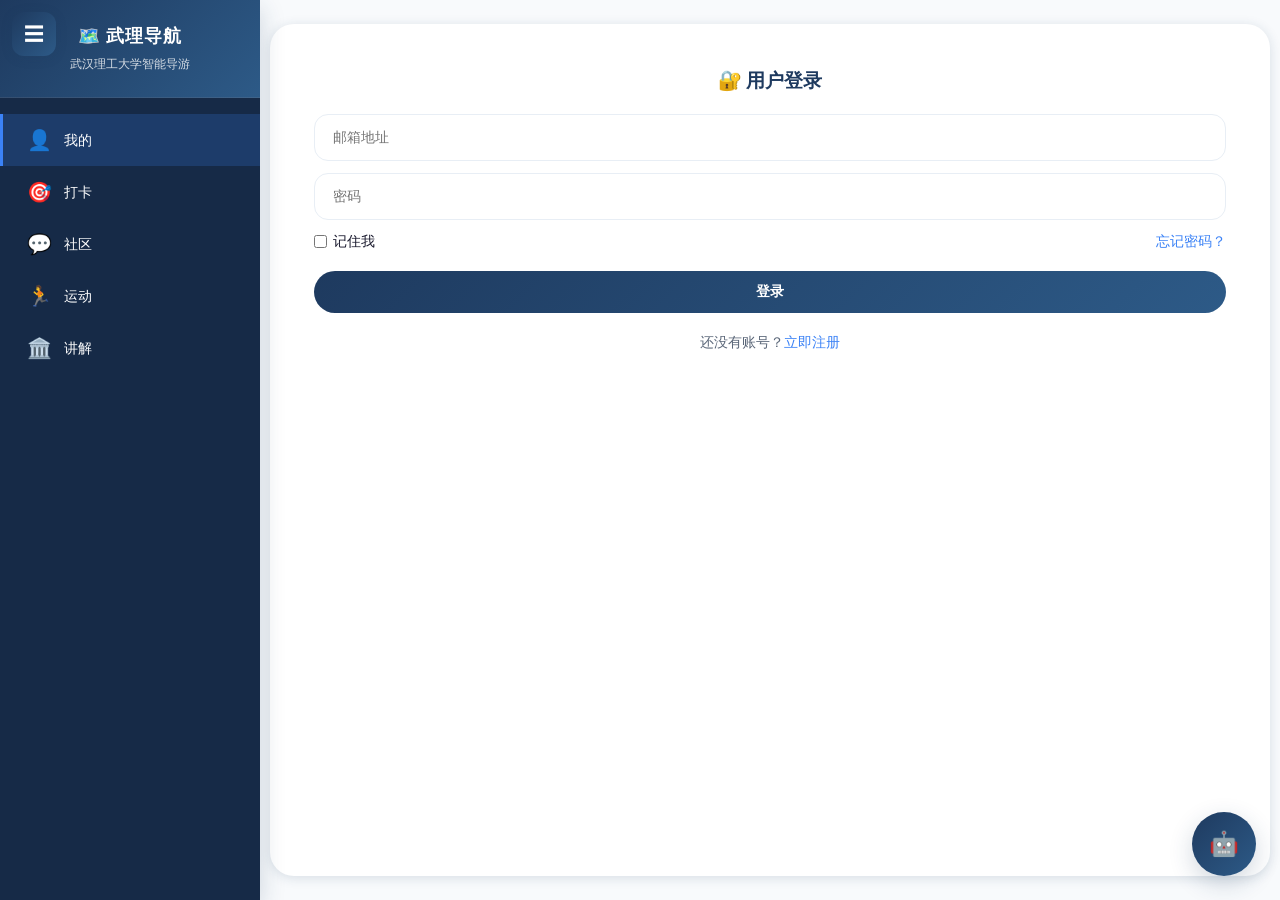
==== static/index.html @ e6157628 "\v1.2.0 - 2026-06-07 - 添加运动数据持久化功能"" ====
<!DOCTYPE html>
<html lang="zh-CN">
<head>
    <meta charset="UTF-8">
    <meta name="viewport" content="width=device-width, initial-scale=1.0">
    <title>武汉理工大学智能导游</title>
    <script type="text/javascript" src="https://webapi.amap.com/maps?v=1.4.15&key=e5342acb04e2c397533ff69ed0dc445f"></script>
    <!-- 加载外部样式 -->
    <link rel="stylesheet" href="/static/css/style.css">


</head>
<body>
    <button class="mobile-toggle" onclick="toggleSidebar()">☰</button>
    
    <div class="container-wrapper">
        <div class="sidebar" id="sidebar">
            <div class="sidebar-header">
                <h1>🗺️ 武理导航</h1>
                <div class="subtitle">武汉理工大学智能导游</div>
            </div>
            <div class="sidebar-nav">
                <div class="nav-item active" onclick="switchTab('profile')">
                    <span class="nav-item-icon">👤</span>
                    <span class="nav-item-text">我的</span>
                </div>
                <div class="nav-item" onclick="switchTab('checkin')">
                    <span class="nav-item-icon">🎯</span>
                    <span class="nav-item-text">打卡</span>
                </div>
                <div class="nav-item" onclick="switchTab('community')">
                    <span class="nav-item-icon">💬</span>
                    <span class="nav-item-text">社区</span>
                </div>
                <div class="nav-item" onclick="switchTab('fitness')">
                    <span class="nav-item-icon">🏃</span>
                    <span class="nav-item-text">运动</span>
                </div>
                <div class="nav-item" onclick="switchTab('guide')">
                    <span class="nav-item-icon">🏛️</span>
                    <span class="nav-item-text">讲解</span>
                </div>
            </div>
        </div>

        <div class="main-content" id="mainContent">
            <div class="content-container">
                <!-- 实时讲解页面 -->
                <div id="guide" class="tab-content">
                    <div class="location-indicator" id="guideLocation">
                        <span>📍</span>
                        <span>获取位置中...</span>
                    </div>

                    <div class="card" id="nearbyAlert" style="display: none; background: linear-gradient(135deg, #1e3a5f 0%, #3b82f6 100%); color: white;">
                        <h3 style="margin-bottom: 12px;">🎉 您已接近 <span id="nearbyPlaceName"></span></h3>
                        <p id="nearbyPlaceDesc" style="font-size: 0.9rem; margin-bottom: 14px; opacity: 0.95;"></p>
                        <div style="display: flex; gap: 12px;">
                            <button class="btn" style="background: white; color: #1e3a5f;" onclick="speakCurrentPlace()">🔊 收听介绍</button>
                            <button class="btn" style="background: rgba(255,255,255,0.2); color: white;" onclick="closeNearbyAlert()">稍后再说</button>
                        </div>
                    </div>

                    <div class="section-title">
                        <span>🏛️</span>
                        <span>校内景点</span>
                        <button class="btn btn-secondary btn-sm" style="margin-left: auto;" onclick="openGuideMap()">🗺️ 地图</button>
                    </div>

                    <div class="card">
                        <div class="card-header">
                            <span class="card-title">选择类别</span>
                        </div>
                        <div class="category-tabs" id="categoryTabs">
                            <button class="btn btn-primary btn-sm" onclick="currentCategory='all'; displayGuidePlaces();">全部</button>
                        </div>
                    </div>

                    <div id="placesList">
                        <div class="loading">
                            <div class="loading-spinner"></div>
                        </div>
                    </div>

                    <div class="modal-overlay" id="placeModal" style="display: none;">
                        <div class="modal-content">
                            <div class="modal-header" id="placeModalTitle">景点详情</div>
                            <div class="modal-body" id="placeModalBody">
                                <p id="placeDescription">景点介绍将显示在这里...</p>
                            </div>
                            <div class="modal-footer">
                                <button class="btn btn-secondary" onclick="closePlaceModal()">关闭</button>
                                <button class="btn btn-primary" onclick="speakIntroduction()">🔊 语音讲解</button>
                            </div>
                        </div>
                    </div>

                    <div class="modal-overlay" id="guideMapModal" style="display: none;">
                        <div class="modal-content" style="max-width: 640px;">
                            <div class="modal-header">📍 校园地图（500米范围）</div>
                            <div style="height: 380px; border-radius: 16px; overflow: hidden; margin-bottom: 16px;">
                                <div id="guideMapContainer" style="width: 100%; height: 100%;"></div>
                            </div>
                            <div style="display: flex; justify-content: space-between; align-items: center;">
                                <span id="guideMapInfo" style="font-size: 0.875rem; color: var(--light-text);">加载中...</span>
                                <button class="btn btn-secondary" onclick="closeGuideMap()">关闭</button>
                            </div>
                        </div>
                    </div>
                </div>

                <!-- 运动健康页面 -->
                <div id="fitness" class="tab-content">
                    <div class="workout-card" id="workoutCard">
                        <div class="workout-status" id="workoutStatus">🏃 准备开始运动</div>
                        <div class="workout-stats">
                            <div class="workout-stat">
                                <div class="workout-stat-value" id="workoutDistance">0</div>
                                <div class="workout-stat-label">距离(m)</div>
                            </div>
                            <div class="workout-stat">
                                <div class="workout-stat-value" id="workoutDuration">0</div>
                                <div class="workout-stat-label">时间(s)</div>
                            </div>
                            <div class="workout-stat">
                                <div class="workout-stat-value" id="workoutCalories">0</div>
                                <div class="workout-stat-label">卡路里</div>
                            </div>
                        </div>
                        <button class="btn btn-secondary btn-block" id="workoutButton" onclick="toggleWorkout()">开始运动</button>
                    </div>

                    <div class="section-title">
                        <span>📊</span>
                        <span>运动统计</span>
                    </div>
                    
                    <div class="stats-grid">
                        <div class="stat-item">
                            <div class="stat-value" id="statDistance">0</div>
                            <div class="stat-label">本周距离(m)</div>
                        </div>
                        <div class="stat-item">
                            <div class="stat-value" id="statCalories">0</div>
                            <div class="stat-label">本周卡路里</div>
                        </div>
                        <div class="stat-item">
                            <div class="stat-value" id="statWorkouts">0</div>
                            <div class="stat-label">本周次数</div>
                        </div>
                        <div class="stat-item">
                            <div class="stat-value" id="statTotal">0</div>
                            <div class="stat-label">累计距离(m)</div>
                        </div>
                    </div>

                    <div class="section-title">
                        <span>📝</span>
                        <span>运动历史</span>
                    </div>
                    <div id="workoutHistory">
                        <div class="empty-state">
                            <div class="empty-icon">🏃</div>
                            <p>暂无运动记录</p>
                        </div>
                    </div>
                </div>

                <!-- 打卡页面 -->
                <div id="checkin" class="tab-content">
                    <div class="location-indicator" id="checkinLocation">
                        <span>📍</span>
                        <span>获取位置中...</span>
                    </div>

                    <button class="checkin-button" id="checkinButton" onclick="checkin()">
                        🎯 点击打卡
                    </button>

                    <div id="currentActivityBanner" class="current-activity-banner" style="display: none;">
                        <div class="activity-badge">🔥 当前可参与</div>
                        <div class="activity-info">
                            <span class="activity-icon" id="currentActivityIcon"></span>
                            <span class="activity-name" id="currentActivityName"></span>
                        </div>
                        <div class="activity-time" id="currentActivityTime"></div>
                    </div>

                    <div class="section-title">
                        <span>🎯</span>
                        <span>打卡活动</span>
                    </div>
                    <div class="activities-grid" id="activitiesGrid">
                    </div>

                    <div class="achievements-header">
                        <div class="achievements-stats">
                            <div class="achievements-stat">
                                <div class="achievements-stat-value" id="achievementsUnlocked">0</div>
                                <div class="achievements-stat-label">已解锁</div>
                            </div>
                            <div class="achievements-stat">
                                <div class="achievements-stat-value" id="achievementsTotal">12</div>
                                <div class="achievements-stat-label">总成就</div>
                            </div>
                            <div class="achievements-stat">
                                <div class="achievements-stat-value" id="achievementsPercent">0%</div>
                                <div class="achievements-stat-label">完成率</div>
                            </div>
                        </div>
                        <div class="achievements-filter">
                            <button class="filter-btn active" onclick="filterAchievements('all')">全部</button>
                            <button class="filter-btn" onclick="filterAchievements('unlocked')">已解锁</button>
                            <button class="filter-btn" onclick="filterAchievements('locked')">未解锁</button>
                            <button class="filter-btn" onclick="filterAchievements('hidden')">隐藏</button>
                        </div>
                    </div>

                    <div class="achievements-grid" id="achievementsGrid">
                    </div>

                    <div class="section-title">
                        <span>📊</span>
                        <span>打卡统计</span>
                    </div>
                    <div class="stats-grid">
                        <div class="stat-item">
                            <div class="stat-value" id="checkinTotal">0</div>
                            <div class="stat-label">总打卡次数</div>
                        </div>
                        <div class="stat-item">
                            <div class="stat-value" id="checkinStreak">0</div>
                            <div class="stat-label">连续打卡天数</div>
                        </div>
                    </div>

                    <div class="section-title">
                        <span>📝</span>
                        <span>打卡历史</span>
                    </div>
                    <div id="checkinHistory">
                        <div class="empty-state">
                            <div class="empty-icon">📝</div>
                            <p>暂无打卡记录</p>
                        </div>
                    </div>
                </div>

                <!-- 社区页面 -->
                <div id="community" class="tab-content">
                    <div class="card">
                        <div class="post-upload-section">
                            <textarea class="input-field" id="postContent" rows="4" placeholder="分享你的校园生活..."></textarea>
                        </div>
                        
                        <div class="location-picker" id="postLocationPicker">
                            <button class="location-btn" onclick="getPostLocation()">📍</button>
                            <div class="location-info" id="postLocationInfo">
                                <div class="location-empty">点击获取当前位置</div>
                            </div>
                        </div>
                        
                        <input type="hidden" id="postLocationName">
                        <input type="hidden" id="postCampus">
                        
                        <div class="image-upload-container" id="imageUploadContainer" onclick="triggerImageUpload()">
                            <input type="file" id="imageUploadInput" accept="image/*" multiple style="display: none;" onchange="handleImageUpload(event)">
                            <div class="image-upload-btn" id="imageUploadBtn">
                                <span class="image-upload-btn-icon">📷</span>
                                <span class="image-upload-btn-text">添加图片（最多9张）</span>
                            </div>
                            <div class="uploaded-images-grid" id="uploadedImagesGrid"></div>
                        </div>
                        
                        <button class="btn btn-primary btn-block" onclick="createPost()">发布动态</button>
                    </div>

                    <div id="communityFeed">
                        <div class="loading">
                            <div class="loading-spinner"></div>
                        </div>
                    </div>
                </div>
                
                <!-- 图片预览弹窗 -->
                <div class="image-preview-overlay" id="imagePreviewOverlay" onclick="closeImagePreview()">
                    <div class="image-preview-container" onclick="event.stopPropagation()">
                        <button class="image-preview-close" onclick="closeImagePreview()">×</button>
                        <button class="image-preview-nav prev" onclick="prevImagePreview()">‹</button>
                        <img id="previewImage">
                        <button class="image-preview-nav next" onclick="nextImagePreview()">›</button>
                        <div class="image-preview-counter" id="imagePreviewCounter">1/1</div>
                    </div>
                </div>

                <!-- 个人中心页面 -->
                <div id="profile" class="tab-content active">
                    <div class="login-form" id="loginForm">
                        <h3 class="modal-header">🔐 用户登录</h3>
                        <input type="email" class="input-field" id="loginEmail" placeholder="邮箱地址">
                        <input type="password" class="input-field" id="loginPassword" placeholder="密码">
                        <div class="login-options">
                            <label class="checkbox-label">
                                <input type="checkbox" id="rememberMe">
                                <span>记住我</span>
                            </label>
                            <a href="#" onclick="showForgotPassword()" class="forgot-link">忘记密码？</a>
                        </div>
                        <button class="btn btn-primary btn-block" onclick="login()">登录</button>
                        <div class="login-link">
                            还没有账号？<a href="#" onclick="showRegister()">立即注册</a>
                        </div>
                    </div>

                    <div class="login-form" id="registerForm" style="display: none;">
                        <h3 class="modal-header">📝 用户注册</h3>
                        <div class="form-group">
                            <input type="text" class="input-field" id="regNickname" placeholder="昵称（2-20个字符，中英文、数字、下划线）">
                            <span class="validation-message" id="nicknameValidation"></span>
                        </div>
                        <div class="form-group">
                            <input type="email" class="input-field" id="regEmail" placeholder="邮箱地址">
                            <span class="validation-message" id="emailValidation"></span>
                        </div>
                        <div class="form-group">
                            <input type="password" class="input-field" id="regPassword" placeholder="密码（8-20位，包含大小写字母、数字、特殊符号至少两种）">
                            <span class="validation-message" id="passwordValidation"></span>
                        </div>
                        <div class="form-group">
                            <input type="password" class="input-field" id="regConfirmPassword" placeholder="确认密码">
                            <span class="validation-message" id="confirmPasswordValidation"></span>
                        </div>
                        <button class="btn btn-primary btn-block" onclick="register()">注册</button>
                        <div class="login-link">
                            已有账号？<a href="#" onclick="showLogin()">立即登录</a>
                        </div>
                    </div>

                    <div class="login-form" id="forgotPasswordForm" style="display: none;">
                        <h3 class="modal-header">🔑 忘记密码</h3>
                        <input type="email" class="input-field" id="forgotEmail" placeholder="请输入注册时的邮箱">
                        <button class="btn btn-primary btn-block" onclick="forgotPassword()">发送重置链接</button>
                        <div class="login-link">
                            返回 <a href="#" onclick="showLogin()">登录</a>
                        </div>
                    </div>

                    <div id="profileContent" style="display: none;">
                        <div class="profile-info">
                            <div class="profile-avatar-container">
                                <div class="profile-avatar" id="profileAvatar">👤</div>
                                <button class="avatar-edit-btn" onclick="showAvatarPicker()">📷</button>
                            </div>
                            <div class="profile-name" id="profileName">用户名</div>
                            <div class="profile-status" id="profileStatus"></div>
                            <div class="profile-email" id="profileEmail">email@example.com</div>
                            <div class="profile-bio" id="profileBio"></div>
                        </div>

                        <div class="profile-stats">
                            <div class="profile-stat">
                                <div class="profile-stat-value" id="profileCheckins">0</div>
                                <div class="profile-stat-label">打卡次数</div>
                            </div>
                            <div class="profile-stat">
                                <div class="profile-stat-value" id="profileWorkouts">0</div>
                                <div class="profile-stat-label">运动次数</div>
                            </div>
                            <div class="profile-stat">
                                <div class="profile-stat-value" id="profilePosts">0</div>
                                <div class="profile-stat-label">发布动态</div>
                            </div>
                        </div>

                        <div class="list-group">
                            <div class="list-item" onclick="showEditProfile()">
                                <div class="list-icon" style="background: var(--bg-gradient);">👤</div>
                                <div class="list-content">
                                    <div class="list-title">编辑资料</div>
                                    <div class="list-subtitle">修改个人信息</div>
                                </div>
                                <span>→</span>
                            </div>
                            <div class="list-item" onclick="switchTab('checkin')">
                                <div class="list-icon" style="background: var(--warning-color);">🎯</div>
                                <div class="list-content">
                                    <div class="list-title">打卡记录</div>
                                    <div class="list-subtitle">查看我的打卡</div>
                                </div>
                                <span>→</span>
                            </div>
                            <div class="list-item" onclick="switchTab('fitness')">
                                <div class="list-icon" style="background: var(--success-color);">🏃</div>
                                <div class="list-content">
                                    <div class="list-title">运动记录</div>
                                    <div class="list-subtitle">查看我的运动</div>
                                </div>
                                <span>→</span>
                            </div>
                            <div class="list-item" onclick="switchTab('community')">
                                <div class="list-icon" style="background: var(--secondary-color);">📱</div>
                                <div class="list-content">
                                    <div class="list-title">我的动态</div>
                                    <div class="list-subtitle">查看我的发布</div>
                                </div>
                                <span>→</span>
                            </div>
                        </div>

                        <button class="logout-btn" onclick="logout()">退出登录</button>
                    </div>

                    <!-- 编辑资料模态框 -->
                    <div id="editProfileModal" class="modal-overlay" style="display: none;">
                        <div class="modal-content">
                            <div class="modal-header">
                                <h3>编辑资料</h3>
                                <button class="modal-close" onclick="closeEditProfile()">✕</button>
                            </div>
                            <div class="modal-body">
                                <div class="form-group">
                                    <label>个性签名</label>
                                    <textarea class="input-field" id="editBio" rows="3" placeholder="说说你的故事..."></textarea>
                                    <span class="validation-message"></span>
                                </div>
                                <div class="form-group">
                                    <label>当前状态</label>
                                    <div class="status-picker" id="statusPicker">
                                        <button class="status-btn" onclick="selectStatus('😊')">😊</button>
                                        <button class="status-btn" onclick="selectStatus('🤔')">🤔</button>
                                        <button class="status-btn" onclick="selectStatus('😎')">😎</button>
                                        <button class="status-btn" onclick="selectStatus('💪')">💪</button>
                                        <button class="status-btn" onclick="selectStatus('📚')">📚</button>
                                        <button class="status-btn" onclick="selectStatus('🎯')">🎯</button>
                                        <button class="status-btn" onclick="selectStatus('🏃')">🏃</button>
                                        <button class="status-btn" onclick="selectStatus('☕')">☕</button>
                                        <button class="status-btn" onclick="selectStatus('🎵')">🎵</button>
                                        <button class="status-btn" onclick="selectStatus('🎨')">🎨</button>
                                        <button class="status-btn" onclick="selectStatus('🎮')">🎮</button>
                                        <button class="status-btn" onclick="selectStatus('💤')">💤</button>
                                    </div>
                                    <div class="status-preview" id="statusPreview"></div>
                                </div>
                            </div>
                            <div class="modal-footer">
                                <button class="btn btn-secondary" onclick="closeEditProfile()">取消</button>
                                <button class="btn btn-primary" onclick="saveProfile()">保存</button>
                            </div>
                        </div>
                    </div>

                    <!-- 头像选择器模态框 -->
                    <div id="avatarPickerModal" class="modal-overlay" style="display: none;">
                        <div class="modal-content">
                            <div class="modal-header">
                                <h3>选择头像</h3>
                                <button class="modal-close" onclick="closeAvatarPicker()">✕</button>
                            </div>
                            <div class="modal-body">
                                <div style="margin-bottom: 20px;">
                                    <label class="btn btn-secondary btn-block" style="cursor: pointer;">
                                        📤 从本地上传照片
                                        <input type="file" accept="image/*" id="avatarFileInput" onchange="handleAvatarUpload(event)" style="display: none;">
                                    </label>
                                </div>
                                <div class="avatar-grid" id="avatarGrid">
                                    <button class="avatar-option" onclick="selectAvatar('👤')">👤</button>
                                    <button class="avatar-option" onclick="selectAvatar('👩')">👩</button>
                                    <button class="avatar-option" onclick="selectAvatar('👨')">👨</button>
                                    <button class="avatar-option" onclick="selectAvatar('🧑')">🧑</button>
                                    <button class="avatar-option" onclick="selectAvatar('👧')">👧</button>
                                    <button class="avatar-option" onclick="selectAvatar('👦')">👦</button>
                                    <button class="avatar-option" onclick="selectAvatar('👩‍💼')">👩‍💼</button>
                                    <button class="avatar-option" onclick="selectAvatar('👨‍💼')">👨‍💼</button>
                                    <button class="avatar-option" onclick="selectAvatar('🎓')">🎓</button>
                                    <button class="avatar-option" onclick="selectAvatar('📚')">📚</button>
                                    <button class="avatar-option" onclick="selectAvatar('💡')">💡</button>
                                    <button class="avatar-option" onclick="selectAvatar('⭐')">⭐</button>
                                    <button class="avatar-option" onclick="selectAvatar('🔥')">🔥</button>
                                    <button class="avatar-option" onclick="selectAvatar('💎')">💎</button>
                                    <button class="avatar-option" onclick="selectAvatar('🌈')">🌈</button>
                                    <button class="avatar-option" onclick="selectAvatar('🦋')">🦋</button>
                                </div>
                                <div id="uploadedAvatarPreview" style="display: none; margin-top: 20px; text-align: center;">
                                    <img id="previewImage" style="max-width: 150px; max-height: 150px; border-radius: 50%;">
                                    <p style="margin-top: 10px; color: #666;">预览</p>
                                </div>
                            </div>
                            <div class="modal-footer">
                                <button class="btn btn-secondary" onclick="closeAvatarPicker()">取消</button>
                                <button class="btn btn-primary" onclick="saveAvatar()">保存</button>
                            </div>
                        </div>
                    </div>
                </div>
            </div>
        </div>
    </div>

    <!-- 悬浮聊天按钮和面板 -->
    <button class="floating-chat-btn" id="floatingChatBtn" onclick="toggleChatPanel()">🤖</button>
    
    <div class="floating-chat-panel" id="floatingChatPanel">
        <div class="floating-chat-header">
            <h3>🗺️ 智能导航助手</h3>
            <button class="close-chat-btn" onclick="toggleChatPanel()">×</button>
        </div>
        <div class="chat-container" id="chatContainer">
            <div class="message bot">
                <div class="avatar bot">🤖</div>
                <div class="message-content">您好！我是武汉理工大学智能导游，请问您想去哪里？</div>
            </div>
        </div>
        <div class="chat-input-container">
            <button class="btn btn-secondary btn-sm" onclick="getCurrentLocation()">📍</button>
            <input type="text" class="input-field" id="navInput" placeholder="输入目的地，如：南湖图书馆" onkeydown="handleNavKeydown(event)">
            <button class="btn btn-primary btn-sm" onclick="sendNavMessage()">发送</button>
        </div>
    </div>

    <!-- 地图弹窗 -->
    <div class="map-container-wrapper" id="mapWrapper">
        <div class="map-content">
            <div class="map-header">
                <h3>🗺️ 导航地图</h3>
                <button class="close-btn" onclick="closeMap()">×</button>
            </div>
            
            <div class="map-container" id="map"></div>
            <div class="nav-action">
                <button id="openGaodeBtn" class="gaode-btn" onclick="openGaodeNavigation()">
                    🗺️ 在高德地图中导航
                </button>
            </div>
        </div>
    </div>

    <!-- 加载外部脚本 -->
    <script src="/static/js/app.js"></script>
</body>
</html>
---- static/css/style.css ----
:root {
            --primary-dark: #1e3a5f;
            --primary-color: #2d5a87;
            --primary-light: #3b82f6;
            --secondary-color: #5a9bd4;
            --accent-color: #7ab8e3;
            --success-color: #22c55e;
            --warning-color: #f59e0b;
            --danger-color: #ef4444;
            --bg-dark: #0f2540;
            --bg-gradient: linear-gradient(135deg, #1e3a5f 0%, #2d5a87 100%);
            --bg-sidebar: #162a47;
            --text-color: #1a1a2e;
            --light-text: #5a6678;
            --border-color: #e8eef5;
            --shadow: 0 2px 12px rgba(30, 58, 95, 0.15);
            --shadow-lg: 0 8px 24px rgba(30, 58, 95, 0.2);
        }

        * {
            margin: 0;
            padding: 0;
            box-sizing: border-box;
        }

        body {
            font-family: 'Noto Serif SC', Georgia, 'Times New Roman', serif;
            background: #f8fafc;
            min-height: 100vh;
            color: var(--text-color);
            overflow-x: hidden;
        }

        .container-wrapper {
            display: flex;
            min-height: 100vh;
        }

        .sidebar {
            width: 260px;
            background: var(--bg-sidebar);
            color: #fff;
            position: fixed;
            left: 0;
            top: 0;
            bottom: 0;
            z-index: 900;
            transform: translateX(-100%);
            transition: transform 0.3s ease;
            overflow-y: auto;
            box-shadow: var(--shadow-lg);
        }

        .sidebar.show {
            transform: translateX(0);
        }

        .sidebar-header {
            padding: 24px;
            background: var(--bg-gradient);
            text-align: center;
            border-bottom: 1px solid rgba(255,255,255,0.1);
        }

        .sidebar-header h1 {
            font-size: 1.1rem;
            font-weight: 600;
            margin-bottom: 8px;
            letter-spacing: 1px;
        }

        .sidebar-header .subtitle {
            font-size: 0.75rem;
            opacity: 0.8;
        }

        .sidebar-nav {
            padding: 16px 0;
        }

        .nav-item {
            display: flex;
            align-items: center;
            gap: 12px;
            padding: 14px 24px;
            cursor: pointer;
            transition: all 0.2s;
            border-left: 3px solid transparent;
        }

        .nav-item:hover {
            background: rgba(255,255,255,0.1);
        }

        .nav-item.active {
            background: rgba(59, 130, 246, 0.2);
            border-left-color: var(--primary-light);
        }

        .nav-item-icon {
            font-size: 1.25rem;
        }

        .nav-item-text {
            font-size: 0.9rem;
            font-weight: 500;
        }

        .main-content {
            flex: 1;
            min-height: 100vh;
            transition: margin-left 0.3s ease;
            margin-left: 0;
        }

        .main-content.shifted {
            margin-left: 260px;
        }

        @media (min-width: 768px) {
            .sidebar {
                transform: translateX(0);
            }
            
            .main-content {
                margin-left: 260px;
            }

            .mobile-toggle {
                display: none;
            }
        }

        .mobile-toggle {
            position: fixed;
            left: 12px;
            top: 12px;
            width: 44px;
            height: 44px;
            background: var(--bg-gradient);
            color: #fff;
            border: none;
            border-radius: 12px;
            cursor: pointer;
            font-size: 1.25rem;
            display: flex;
            align-items: center;
            justify-content: center;
            z-index: 1000;
            box-shadow: var(--shadow);
        }

        .content-container {
            max-width: 900px;
            margin: 0 auto;
            background: #fff;
            min-height: 100vh;
            box-shadow: var(--shadow);
        }

        @media (min-width: 1024px) {
            .content-container {
                max-width: 1000px;
                border-radius: 24px;
                margin: 24px auto;
                min-height: calc(100vh - 48px);
            }
        }

        .tab-content {
            display: none;
            padding: 20px;
            min-height: calc(100vh - 60px);
        }

        .tab-content.active {
            display: block;
        }

        .section-title {
            font-size: 1.15rem;
            font-weight: 600;
            margin-bottom: 20px;
            color: var(--primary-dark);
            display: flex;
            align-items: center;
            gap: 10px;
            padding-bottom: 12px;
            border-bottom: 2px solid var(--border-color);
        }

        .card {
            background: #fff;
            border-radius: 16px;
            padding: 20px;
            margin-bottom: 20px;
            box-shadow: var(--shadow);
            border: 1px solid var(--border-color);
        }

        .card-header {
            display: flex;
            justify-content: space-between;
            align-items: center;
            margin-bottom: 15px;
        }

        .card-title {
            font-weight: 600;
            color: var(--text-color);
            font-size: 1rem;
        }

        .card-subtitle {
            font-size: 0.875rem;
            color: var(--light-text);
        }

        .btn {
            padding: 12px 24px;
            border: none;
            border-radius: 28px;
            cursor: pointer;
            font-size: 0.875rem;
            font-weight: 600;
            transition: all 0.3s;
            display: inline-flex;
            align-items: center;
            gap: 8px;
            font-family: inherit;
        }

        .btn-primary {
            background: var(--bg-gradient);
            color: #fff;
        }

        .btn-secondary {
            background: #f1f5f9;
            color: var(--text-color);
        }

        .btn-success {
            background: var(--success-color);
            color: #fff;
        }

        .btn-warning {
            background: var(--warning-color);
            color: #fff;
        }

        .btn-danger {
            background: var(--danger-color);
            color: #fff;
        }

        .btn-sm {
            padding: 8px 16px;
            font-size: 0.75rem;
        }

        .btn-block {
            width: 100%;
            justify-content: center;
        }

        .btn:hover {
            opacity: 0.92;
            transform: translateY(-1px);
            box-shadow: var(--shadow);
        }

        .input-field {
            width: 100%;
            padding: 14px 18px;
            border: 1px solid var(--border-color);
            border-radius: 14px;
            font-size: 0.9rem;
            outline: none;
            transition: all 0.3s;
            font-family: inherit;
        }

        .input-field:focus {
            border-color: var(--primary-light);
            box-shadow: 0 0 0 3px rgba(59, 130, 246, 0.1);
        }

        .input-row {
            display: flex;
            gap: 12px;
            margin-bottom: 20px;
        }

        .input-row .input-field {
            flex: 1;
        }

        .floating-chat-btn {
            position: fixed;
            right: 24px;
            bottom: 24px;
            width: 64px;
            height: 64px;
            background: var(--bg-gradient);
            color: #fff;
            border: none;
            border-radius: 50%;
            cursor: pointer;
            font-size: 1.5rem;
            display: flex;
            align-items: center;
            justify-content: center;
            box-shadow: var(--shadow-lg);
            z-index: 800;
            transition: all 0.3s;
            user-select: none;
        }

        .floating-chat-btn:hover {
            transform: scale(1.1);
        }

        .floating-chat-btn.dragging {
            cursor: grabbing;
            transform: scale(1.15);
            box-shadow: 0 12px 32px rgba(30, 58, 95, 0.3);
        }

        .floating-chat-panel {
            position: fixed;
            right: 24px;
            bottom: 100px;
            width: 360px;
            max-width: calc(100vw - 48px);
            background: #fff;
            border-radius: 20px;
            box-shadow: var(--shadow-lg);
            z-index: 799;
            transform: translateY(100%);
            opacity: 0;
            transition: all 0.3s;
            display: none;
            flex-direction: column;
            max-height: 70vh;
        }

        .floating-chat-panel.show {
            display: flex;
            transform: translateY(0);
            opacity: 1;
        }

        .floating-chat-header {
            padding: 16px 20px;
            background: var(--bg-gradient);
            color: #fff;
            border-radius: 20px 20px 0 0;
            display: flex;
            justify-content: space-between;
            align-items: center;
        }

        .floating-chat-header h3 {
            font-size: 0.95rem;
            font-weight: 600;
        }

        .close-chat-btn {
            background: rgba(255,255,255,0.2);
            border: none;
            color: #fff;
            width: 32px;
            height: 32px;
            border-radius: 50%;
            cursor: pointer;
            font-size: 1.1rem;
            display: flex;
            align-items: center;
            justify-content: center;
        }

        .chat-container {
            flex: 1;
            overflow-y: auto;
            padding: 16px;
            max-height: 400px;
        }

        .message {
            margin-bottom: 16px;
            display: flex;
            gap: 12px;
        }

        .message.user {
            justify-content: flex-end;
        }

        .message.bot {
            justify-content: flex-start;
        }

        .avatar {
            width: 40px;
            height: 40px;
            border-radius: 50%;
            flex-shrink: 0;
            display: flex;
            align-items: center;
            justify-content: center;
            font-weight: bold;
        }

        .avatar.user {
            background: var(--bg-gradient);
            color: #fff;
        }

        .avatar.bot {
            background: linear-gradient(135deg, var(--secondary-color) 0%, var(--accent-color) 100%);
            color: #fff;
        }

        .message-content {
            max-width: 75%;
            padding: 12px 16px;
            border-radius: 22px;
            font-size: 0.875rem;
            line-height: 1.6;
        }

        .message.user .message-content {
            background: var(--bg-gradient);
            color: #fff;
            border-radius: 22px 6px 22px 22px;
        }

        .message.bot .message-content {
            background: #f1f5f9;
            color: var(--text-color);
            border-radius: 6px 22px 22px 22px;
        }

        .chat-input-container {
            padding: 16px;
            border-top: 1px solid var(--border-color);
            display: flex;
            gap: 10px;
        }

        .chat-input-container .input-field {
            flex: 1;
            padding: 12px 16px;
        }

        .stats-grid {
            display: grid;
            grid-template-columns: repeat(2, 1fr);
            gap: 14px;
        }

        .stat-item {
            background: var(--bg-gradient);
            color: #fff;
            padding: 20px;
            border-radius: 16px;
            text-align: center;
        }

        .stat-value {
            font-size: 1.75rem;
            font-weight: 700;
        }

        .stat-label {
            font-size: 0.75rem;
            opacity: 0.9;
            margin-top: 6px;
        }

        .progress-bar {
            height: 10px;
            background: #f1f5f9;
            border-radius: 5px;
            overflow: hidden;
            margin: 12px 0;
        }

        .progress-fill {
            height: 100%;
            background: var(--bg-gradient);
            border-radius: 5px;
            transition: width 0.3s;
        }

        .list-group {
            list-style: none;
        }

        .list-item {
            padding: 16px;
            border-bottom: 1px solid var(--border-color);
            display: flex;
            align-items: center;
            gap: 14px;
            cursor: pointer;
            transition: background 0.2s;
        }

        .list-item:hover {
            background: #f8fafc;
        }

        .list-item:last-child {
            border-bottom: none;
        }

        .list-icon {
            width: 48px;
            height: 48px;
            border-radius: 14px;
            display: flex;
            align-items: center;
            justify-content: center;
            font-size: 1.4rem;
        }

        .list-content {
            flex: 1;
        }

        .list-title {
            font-weight: 600;
            font-size: 0.95rem;
        }

        .list-subtitle {
            font-size: 0.8rem;
            color: var(--light-text);
            margin-top: 4px;
        }

        .badge {
            padding: 5px 12px;
            border-radius: 22px;
            font-size: 0.7rem;
            font-weight: 600;
        }

        .badge-success {
            background: rgba(34, 197, 94, 0.1);
            color: var(--success-color);
        }

        .badge-warning {
            background: rgba(245, 158, 11, 0.1);
            color: var(--warning-color);
        }

        .badge-danger {
            background: rgba(239, 68, 68, 0.1);
            color: var(--danger-color);
        }

        .map-container-wrapper {
            position: fixed;
            top: 0;
            left: 0;
            right: 0;
            bottom: 0;
            background: rgba(0,0,0,0.5);
            z-index: 1000;
            display: none;
            align-items: center;
            justify-content: center;
            padding: 20px;
        }

        .map-container-wrapper.show {
            display: flex;
        }

        .map-content {
            background: #fff;
            width: 1000%;
            max-width: 520px;
            border-radius: 24px;
            overflow: hidden;
            max-height: 85vh;
            display: flex;
            flex-direction: column;
        }

        @media (min-width: 768px) {
            .map-content {
                max-width: 640px;
            }
        }

        .map-header {
            padding: 20px;
            background: var(--bg-gradient);
            color: #fff;
            display: flex;
            justify-content: space-between;
            align-items: center;
        }

        .map-header h3 {
            font-size: 1.05rem;
            font-weight: 600;
        }

        .close-btn {
            background: rgba(255,255,255,0.2);
            border: none;
            color: #fff;
            width: 36px;
            height: 36px;
            border-radius: 50%;
            cursor: pointer;
            font-size: 1.3rem;
            display: flex;
            align-items: center;
            justify-content: center;
        }

        .nav-action {
            padding: 16px 20px;
            background: #f8fafc;
            border-top: 1px solid #e2e8f0;
        }

        .gaode-btn {
            width: 100%;
            padding: 14px 24px;
            border: none;
            border-radius: 12px;
            cursor: pointer;
            font-size: 16px;
            font-weight: 600;
            background: linear-gradient(135deg, #11998e, #38ef7d);
            color: white;
            transition: all 0.3s ease;
            display: flex;
            align-items: center;
            justify-content: center;
            gap: 8px;
        }

        .gaode-btn:hover {
            transform: translateY(-2px);
            box-shadow: 0 6px 20px rgba(17, 153, 142, 0.4);
        }

        .map-container {
            width: 100%;
            height: 340px;
            background: #f8fafc;
        }

        .nav-info {
            padding: 14px 20px;
            background: #f8fafc;
            display: flex;
            justify-content: space-between;
            font-size: 0.875rem;
            color: var(--light-text);
        }

        .nav-steps {
            padding: 14px 20px;
            overflow-y: auto;
            max-height: 240px;
        }

        .nav-step {
            display: flex;
            gap: 14px;
            padding: 12px 0;
            border-bottom: 1px solid var(--border-color);
        }

        .step-number {
            width: 28px;
            height: 28px;
            background: var(--bg-gradient);
            color: #fff;
            border-radius: 50%;
            display: flex;
            align-items: center;
            justify-content: center;
            font-size: 0.8rem;
            flex-shrink: 0;
        }

        .step-content {
            flex: 1;
            font-size: 0.85rem;
            color: var(--text-color);
        }

        .step-distance {
            font-size: 0.75rem;
            color: var(--light-text);
            margin-top: 4px;
        }

        .loading {
            display: flex;
            align-items: center;
            justify-content: center;
            padding: 48px;
        }

        .loading-spinner {
            width: 40px;
            height: 40px;
            border: 4px solid #e8eef5;
            border-top-color: var(--primary-light);
            border-radius: 50%;
            animation: spin 1s linear infinite;
        }

        @keyframes spin {
            to { transform: rotate(360deg); }
        }

        .empty-state {
            text-align: center;
            padding: 50px 20px;
            color: var(--light-text);
        }

        .empty-icon {
            font-size: 3.5rem;
            margin-bottom: 20px;
        }

        .checkin-history-card {
            display: flex;
            align-items: center;
            gap: 12px;
            padding: 16px;
            background: var(--card-bg);
            border-radius: 12px;
            margin-bottom: 10px;
            box-shadow: 0 2px 8px rgba(0,0,0,0.06);
        }

        .checkin-history-icon {
            width: 40px;
            height: 40px;
            border-radius: 50%;
            background: linear-gradient(135deg, #10b981 0%, #059669 100%);
            display: flex;
            align-items: center;
            justify-content: center;
            font-size: 16px;
            flex-shrink: 0;
        }

        .checkin-history-content {
            flex: 1;
            min-width: 0;
        }

        .checkin-history-place {
            font-weight: 600;
            color: var(--text-color);
            margin-bottom: 4px;
        }

        .checkin-history-time {
            font-size: 0.85rem;
            color: var(--light-text);
        }

        .modal-overlay {
            position: fixed;
            top: 0;
            left: 0;
            right: 0;
            bottom: 0;
            background: rgba(0,0,0,0.5);
            z-index: 1000;
            display: none;
            align-items: center;
            justify-content: center;
            padding: 20px;
        }

        .modal-overlay.show {
            display: flex;
        }

        .modal-content {
            background: #fff;
            width: 100%;
            max-width: 420px;
            border-radius: 24px;
            padding: 24px;
        }

        .modal-header {
            font-weight: 600;
            font-size: 1.2rem;
            margin-bottom: 20px;
            text-align: center;
            color: var(--primary-dark);
        }

        .modal-body {
            margin-bottom: 20px;
        }

        .modal-footer {
            display: flex;
            gap: 12px;
        }

        .modal-footer .btn {
            flex: 1;
        }

        .achievements-grid {
            display: grid;
            grid-template-columns: repeat(2, 1fr);
            gap: 14px;
        }

        .achievement-card {
            background: linear-gradient(145deg, #1a1a2e 0%, #16213e 100%);
            border-radius: 8px;
            padding: 16px;
            display: flex;
            align-items: center;
            gap: 16px;
            transition: all 0.3s;
            border: 1px solid #0f3460;
            position: relative;
            overflow: hidden;
        }

        .achievement-card::before {
            content: '';
            position: absolute;
            top: 0;
            left: 0;
            right: 0;
            height: 3px;
            background: linear-gradient(90deg, #4a4a6a, #6a6a8a);
        }

        .achievement-card.earned::before {
            background: linear-gradient(90deg, #ffd700, #ffaa00);
        }

        .achievement-card.rare::before {
            background: linear-gradient(90deg, #4fc3f7, #29b6f6);
        }

        .achievement-card.epic::before {
            background: linear-gradient(90deg, #ab47bc, #8e24aa);
        }

        .achievement-card.legendary::before {
            background: linear-gradient(90deg, #ffd700, #ff8c00, #ff5722);
        }

        .achievement-card.locked {
            opacity: 0.6;
            filter: grayscale(50%);
        }

        .achievement-card.hidden {
            background: linear-gradient(145deg, #0d0d1a 0%, #0a0a15 100%);
            border: 1px solid #1a1a3a;
        }

        .achievement-icon-wrapper {
            width: 64px;
            height: 64px;
            background: linear-gradient(145deg, #2a2a4a, #1a1a3a);
            border-radius: 8px;
            display: flex;
            align-items: center;
            justify-content: center;
            flex-shrink: 0;
            border: 2px solid #3a3a5a;
        }

        .achievement-card.earned .achievement-icon-wrapper {
            background: linear-gradient(145deg, #3a4a6a, #2a3a5a);
            border: 2px solid #4a5a7a;
            box-shadow: 0 0 15px rgba(74, 90, 122, 0.3);
        }

        .achievement-icon {
            font-size: 2rem;
        }

        .achievement-card.locked .achievement-icon {
            opacity: 0.4;
        }

        .achievement-card.hidden .achievement-icon {
            opacity: 0.2;
        }

        .achievement-info {
            flex: 1;
            min-width: 0;
        }

        .achievement-header {
            display: flex;
            align-items: center;
            gap: 8px;
            margin-bottom: 6px;
        }

        .achievement-name {
            font-size: 0.95rem;
            font-weight: 600;
            color: #e0e0e0;
        }

        .achievement-card.earned .achievement-name {
            color: #ffd700;
        }

        .achievement-rarity {
            font-size: 0.7rem;
            padding: 2px 8px;
            border-radius: 4px;
            font-weight: 500;
        }

        .achievement-rarity.common {
            background: #4a4a6a;
            color: #b0b0b0;
        }

        .achievement-rarity.rare {
            background: #29b6f6;
            color: #fff;
        }

        .achievement-rarity.epic {
            background: #8e24aa;
            color: #fff;
        }

        .achievement-rarity.legendary {
            background: linear-gradient(90deg, #ffd700, #ff8c00);
            color: #1a1a2e;
        }

        .achievement-desc {
            font-size: 0.8rem;
            color: #8a8aaa;
            margin-bottom: 8px;
        }

        .achievement-card.hidden .achievement-desc {
            color: #4a4a6a;
        }

        .achievement-progress {
            display: flex;
            align-items: center;
            gap: 8px;
        }

        .achievement-progress-bar {
            height: 6px;
            background: #2a2a4a;
            border-radius: 3px;
            flex: 1;
            overflow: hidden;
        }

        .achievement-progress-fill {
            height: 100%;
            background: linear-gradient(90deg, #4fc3f7, #29b6f6);
            border-radius: 3px;
            transition: width 0.3s;
        }

        .achievement-card.earned .achievement-progress-fill {
            background: linear-gradient(90deg, #ffd700, #ffaa00);
        }

        .achievement-progress-text {
            font-size: 0.75rem;
            color: #6a6a8a;
            white-space: nowrap;
        }

        .achievement-unlock-time {
            font-size: 0.7rem;
            color: #5a5a7a;
            margin-top: 4px;
        }

        .achievement-card.earned .achievement-unlock-time {
            color: #8a8aaa;
        }

        .achievements-grid {
            display: grid;
            grid-template-columns: repeat(auto-fill, minmax(320px, 1fr));
            gap: 12px;
            padding: 16px;
        }

        .achievements-header {
            display: flex;
            justify-content: space-between;
            align-items: center;
            padding: 16px;
            background: linear-gradient(145deg, #1a1a2e 0%, #16213e 100%);
            border-radius: 8px;
            margin-bottom: 16px;
            border: 1px solid #0f3460;
        }

        .achievements-stats {
            display: flex;
            gap: 24px;
        }

        .achievements-stat {
            text-align: center;
        }

        .achievements-stat-value {
            font-size: 1.5rem;
            font-weight: 700;
            color: #ffd700;
        }

        .achievements-stat-label {
            font-size: 0.8rem;
            color: #8a8aaa;
        }

        .achievements-filter {
            display: flex;
            gap: 8px;
        }

        .filter-btn {
            padding: 8px 16px;
            border-radius: 6px;
            background: #2a2a4a;
            color: #8a8aaa;
            border: 1px solid #3a3a5a;
            cursor: pointer;
            transition: all 0.2s;
            font-size: 0.85rem;
        }

        .filter-btn:hover {
            background: #3a3a5a;
            color: #b0b0b0;
        }

        .filter-btn.active {
            background: linear-gradient(145deg, #3a4a6a, #2a3a5a);
            color: #ffd700;
            border: 1px solid #4a5a7a;
        }

        .current-activity-banner {
            background: linear-gradient(135deg, #ff6b6b 0%, #ee5a24 100%);
            color: white;
            padding: 16px 20px;
            border-radius: 12px;
            margin: 16px;
            display: flex;
            align-items: center;
            justify-content: space-between;
            box-shadow: 0 4px 15px rgba(238, 90, 36, 0.3);
        }

        .activity-badge {
            background: rgba(255, 255, 255, 0.2);
            padding: 6px 12px;
            border-radius: 20px;
            font-size: 0.85rem;
            font-weight: 600;
        }

        .activity-info {
            display: flex;
            align-items: center;
            gap: 8px;
        }

        .activity-icon {
            font-size: 1.5rem;
        }

        .activity-name {
            font-weight: 600;
            font-size: 1.1rem;
        }

        .activity-time {
            font-size: 0.9rem;
            opacity: 0.9;
        }

        .activities-grid {
            display: grid;
            grid-template-columns: repeat(auto-fill, minmax(280px, 1fr));
            gap: 16px;
            padding: 16px;
        }

        .activity-card {
            background: linear-gradient(145deg, #1e3a5f 0%, #162a47 100%);
            border-radius: 12px;
            padding: 20px;
            border: 1px solid #0f3460;
            position: relative;
            overflow: hidden;
            transition: all 0.3s;
        }

        .activity-card:hover {
            transform: translateY(-2px);
            box-shadow: 0 8px 25px rgba(30, 58, 95, 0.3);
        }

        .activity-card.active {
            border-color: #ff6b6b;
            background: linear-gradient(145deg, #2d1f3d 0%, #1a1a2e 100%);
        }

        .activity-card.active::before {
            content: '';
            position: absolute;
            top: 0;
            left: 0;
            right: 0;
            height: 4px;
            background: linear-gradient(90deg, #ff6b6b, #ee5a24);
        }

        .activity-card.completed {
            border-color: #22c55e;
        }

        .activity-card.completed::after {
            content: '✓';
            position: absolute;
            top: 12px;
            right: 12px;
            width: 28px;
            height: 28px;
            background: #22c55e;
            border-radius: 50%;
            display: flex;
            align-items: center;
            justify-content: center;
            color: white;
            font-weight: bold;
        }

        .activity-header {
            display: flex;
            align-items: center;
            gap: 12px;
            margin-bottom: 12px;
        }

        .activity-icon-large {
            width: 48px;
            height: 48px;
            background: linear-gradient(145deg, #2a2a4a, #1a1a3a);
            border-radius: 10px;
            display: flex;
            align-items: center;
            justify-content: center;
            font-size: 1.8rem;
            border: 2px solid #3a3a5a;
        }

        .activity-card.active .activity-icon-large {
            background: linear-gradient(145deg, #3a2a4a, #2a1a3a);
            border-color: #ff6b6b;
        }

        .activity-title {
            flex: 1;
        }

        .activity-name {
            font-size: 1.1rem;
            font-weight: 600;
            color: #e0e0e0;
            margin-bottom: 4px;
        }

        .activity-time-slots {
            font-size: 0.8rem;
            color: #8a8aaa;
        }

        .activity-desc {
            font-size: 0.85rem;
            color: #8a8aaa;
            margin-bottom: 12px;
        }

        .activity-progress {
            margin-bottom: 8px;
        }

        .activity-progress-bar {
            height: 8px;
            background: #2a2a4a;
            border-radius: 4px;
            overflow: hidden;
        }

        .activity-progress-fill {
            height: 100%;
            background: linear-gradient(90deg, #4fc3f7, #29b6f6);
            border-radius: 4px;
            transition: width 0.3s;
        }

        .activity-card.completed .activity-progress-fill {
            background: linear-gradient(90deg, #22c55e, #16a34a);
        }

        .activity-progress-text {
            display: flex;
            justify-content: space-between;
            margin-top: 6px;
            font-size: 0.8rem;
            color: #6a6a8a;
        }

        .activity-card.active .activity-progress-text {
            color: #ff6b6b;
            font-weight: 500;
        }

        .activity-card.completed .activity-progress-text {
            color: #22c55e;
        }

        .activity-status {
            text-align: center;
            padding: 8px;
            border-radius: 6px;
            font-size: 0.85rem;
            font-weight: 500;
        }

        .activity-card.active .activity-status {
            background: linear-gradient(135deg, #ff6b6b 0%, #ee5a24 100%);
            color: white;
        }

        .activity-card:not(.active):not(.completed) .activity-status {
            background: #2a2a4a;
            color: #8a8aaa;
        }

        .activity-card.completed .activity-status {
            background: #22c55e;
            color: white;
        }

        .post-card {
            background: #fff;
            border-radius: 16px;
            padding: 20px;
            margin-bottom: 20px;
            box-shadow: var(--shadow);
            border: 1px solid var(--border-color);
        }

        .post-header {
            display: flex;
            align-items: center;
            gap: 12px;
            margin-bottom: 14px;
            position: relative;
        }
        
        .post-delete-btn {
            position: absolute;
            top: 0;
            right: 0;
            background: none;
            border: none;
            cursor: pointer;
            font-size: 16px;
            padding: 4px 8px;
            border-radius: 4px;
            transition: background 0.2s;
        }
        
        .post-delete-btn:hover {
            background: rgba(255, 0, 0, 0.1);
        }

        .post-avatar {
            width: 44px;
            height: 44px;
            border-radius: 50%;
            background: var(--bg-gradient);
            display: flex;
            align-items: center;
            justify-content: center;
            color: #fff;
            font-weight: bold;
        }

        .post-author {
            flex: 1;
        }

        .post-author-name {
            font-weight: 600;
            font-size: 0.95rem;
        }

        .post-time {
            font-size: 0.75rem;
            color: var(--light-text);
        }

        .post-content {
            margin-bottom: 14px;
            font-size: 0.95rem;
            line-height: 1.6;
        }

        .post-actions {
            display: flex;
            gap: 24px;
            padding-top: 14px;
            border-top: 1px solid var(--border-color);
        }

        .post-action {
            display: flex;
            align-items: center;
            gap: 6px;
            cursor: pointer;
            font-size: 0.9rem;
            color: var(--light-text);
            transition: color 0.2s;
        }

        .post-action:hover {
            color: var(--primary-light);
        }

        .post-action.liked {
            color: var(--danger-color);
        }

        .comment-input {
            display: flex;
            gap: 12px;
            margin-top: 14px;
        }

        .comment-input .input-field {
            flex: 1;
            padding: 12px 16px;
            font-size: 0.875rem;
        }

        .comment-item {
            padding: 14px 0;
            border-bottom: 1px solid var(--border-color);
            display: flex;
            gap: 10px;
        }

        .comment-item:last-child {
            border-bottom: none;
        }

        .comment-avatar {
            width: 36px;
            height: 36px;
            border-radius: 50%;
            background: var(--secondary-color);
            display: flex;
            align-items: center;
            justify-content: center;
            color: #fff;
            font-size: 0.8rem;
            font-weight: bold;
        }

        .comment-content {
            flex: 1;
        }

        .comment-author {
            font-weight: 600;
            font-size: 0.9rem;
            margin-right: 10px;
        }

        .comment-text {
            font-size: 0.9rem;
        }

        .comment-time {
            font-size: 0.75rem;
            color: var(--light-text);
            margin-top: 4px;
        }

        .login-form {
            padding: 24px;
        }

        .login-form .input-field {
            margin-bottom: 12px;
        }

        .form-group {
            margin-bottom: 16px;
        }

        .validation-message {
            display: block;
            color: #ef4444;
            font-size: 0.8rem;
            margin-top: 4px;
            min-height: 18px;
        }

        .login-options {
            display: flex;
            justify-content: space-between;
            align-items: center;
            margin-bottom: 20px;
        }

        .checkbox-label {
            display: flex;
            align-items: center;
            gap: 6px;
            cursor: pointer;
            font-size: 0.9rem;
        }

        .forgot-link {
            color: var(--primary-light);
            text-decoration: none;
            font-size: 0.9rem;
        }

        .forgot-link:hover {
            text-decoration: underline;
        }

        .profile-avatar-container {
            position: relative;
            display: inline-block;
        }

        .avatar-edit-btn {
            position: absolute;
            bottom: -5px;
            right: -5px;
            width: 32px;
            height: 32px;
            border-radius: 50%;
            border: 2px solid white;
            background: var(--primary-color);
            cursor: pointer;
            display: flex;
            align-items: center;
            justify-content: center;
            font-size: 14px;
            box-shadow: 0 2px 8px rgba(0,0,0,0.15);
        }

        .profile-status {
            font-size: 1.5rem;
            margin-top: 8px;
        }

        .profile-bio {
            margin-top: 8px;
            font-size: 0.9rem;
            color: #666;
            max-width: 200px;
            word-wrap: break-word;
        }

        .status-picker {
            display: flex;
            flex-wrap: wrap;
            gap: 8px;
            margin-top: 8px;
        }

        .status-btn {
            width: 40px;
            height: 40px;
            font-size: 1.5rem;
            border: 1px solid #ddd;
            border-radius: 8px;
            background: white;
            cursor: pointer;
            transition: all 0.2s;
        }

        .status-btn:hover {
            border-color: var(--primary-color);
            transform: scale(1.1);
        }

        .status-btn.selected {
            border-color: var(--primary-color);
            background: rgba(59, 130, 246, 0.1);
        }

        .status-preview {
            margin-top: 12px;
            font-size: 1.5rem;
            padding: 12px;
            border: 1px dashed #ddd;
            border-radius: 8px;
            text-align: center;
            min-height: 40px;
        }

        .avatar-grid {
            display: grid;
            grid-template-columns: repeat(4, 1fr);
            gap: 12px;
            margin-top: 8px;
        }

        .avatar-option {
            width: 60px;
            height: 60px;
            font-size: 2rem;
            border: 1px solid #ddd;
            border-radius: 8px;
            background: white;
            cursor: pointer;
            transition: all 0.2s;
        }

        .avatar-option:hover {
            border-color: var(--primary-color);
            transform: scale(1.1);
        }

        .avatar-option.selected {
            border-color: var(--primary-color);
            background: rgba(59, 130, 246, 0.1);
        }

        .login-link {
            text-align: center;
            margin-top: 20px;
            font-size: 0.9rem;
            color: var(--light-text);
        }

        .login-link a {
            color: var(--primary-light);
            text-decoration: none;
        }

        .login-link a:hover {
            text-decoration: underline;
        }

        .workout-card {
            background: linear-gradient(135deg, var(--secondary-color) 0%, var(--accent-color) 100%);
            color: #fff;
            border-radius: 16px;
            padding: 24px;
            margin-bottom: 20px;
            text-align: center;
        }

        .workout-status {
            font-size: 0.9rem;
            opacity: 0.9;
            margin-bottom: 20px;
        }

        .workout-stats {
            display: flex;
            justify-content: space-around;
            margin-bottom: 24px;
        }

        .workout-stat {
            text-align: center;
        }

        .workout-stat-value {
            font-size: 2.2rem;
            font-weight: 700;
        }

        .workout-stat-label {
            font-size: 0.8rem;
            opacity: 0.9;
            margin-top: 6px;
        }

        .checkin-button {
            background: linear-gradient(135deg, var(--warning-color) 0%, #d97706 100%);
            color: #fff;
            padding: 18px;
            border-radius: 16px;
            text-align: center;
            font-weight: 600;
            cursor: pointer;
            transition: all 0.3s;
            margin-bottom: 20px;
        }

        .checkin-button:hover {
            transform: scale(1.02);
            box-shadow: var(--shadow);
        }

        .checkin-success {
            background: linear-gradient(135deg, var(--success-color) 0%, #16a34a 100%);
        }

        .location-indicator {
            display: flex;
            align-items: center;
            gap: 10px;
            padding: 14px 18px;
            background: #f8fafc;
            border-radius: 12px;
            font-size: 0.9rem;
            color: var(--light-text);
            margin-bottom: 20px;
        }

        .location-indicator.updated {
            color: var(--success-color);
        }

        .settings-item {
            display: flex;
            justify-content: space-between;
            align-items: center;
            padding: 18px;
            border-bottom: 1px solid var(--border-color);
            cursor: pointer;
        }

        .settings-item:last-child {
            border-bottom: none;
        }

        .settings-label {
            font-weight: 600;
        }

        .settings-value {
            color: var(--light-text);
            font-size: 0.9rem;
        }

        .logout-btn {
            width: 100%;
            padding: 16px;
            background: var(--danger-color);
            color: #fff;
            border: none;
            border-radius: 14px;
            font-weight: 600;
            cursor: pointer;
            margin-top: 20px;
        }

        .profile-info {
            text-align: center;
            padding: 24px;
        }

        .profile-avatar {
            width: 90px;
            height: 90px;
            border-radius: 50%;
            background: var(--bg-gradient);
            display: flex;
            align-items: center;
            justify-content: center;
            color: #fff;
            font-size: 2.2rem;
            font-weight: bold;
            margin: 0 auto 20px;
        }

        .profile-name {
            font-size: 1.35rem;
            font-weight: 600;
            margin-bottom: 6px;
        }

        .profile-email {
            font-size: 0.9rem;
            color: var(--light-text);
        }

        .profile-stats {
            display: flex;
            justify-content: space-around;
            padding: 20px 0;
            border-top: 1px solid var(--border-color);
            border-bottom: 1px solid var(--border-color);
            margin: 20px 0;
        }

        .profile-stat {
            text-align: center;
        }

        .profile-stat-value {
            font-size: 1.4rem;
            font-weight: 700;
            color: var(--primary-light);
        }

        .profile-stat-label {
            font-size: 0.8rem;
            color: var(--light-text);
            margin-top: 6px;
        }

        .category-tabs {
            display: flex;
            flex-wrap: wrap;
            gap: 10px;
        }

        /* 社区页面样式 */
        .post-upload-section {
            margin-bottom: 16px;
        }

        .image-upload-container {
            border: 2px dashed var(--border-color);
            border-radius: 14px;
            padding: 24px;
            text-align: center;
            cursor: pointer;
            transition: all 0.3s;
            position: relative;
            overflow: hidden;
        }

        .image-upload-container:hover {
            border-color: var(--primary-light);
            background: rgba(59, 130, 246, 0.05);
        }

        .image-upload-container.has-images {
            border-style: solid;
            border-color: var(--border-color);
            background: #fafafa;
        }

        .image-upload-btn {
            display: inline-flex;
            flex-direction: column;
            align-items: center;
            gap: 8px;
            color: var(--light-text);
        }

        .image-upload-btn-icon {
            font-size: 2.5rem;
        }

        .image-upload-btn-text {
            font-size: 0.9rem;
        }

        .uploaded-images-grid {
            display: grid;
            grid-template-columns: repeat(3, 1fr);
            gap: 10px;
            margin-top: 16px;
        }

        .uploaded-image-item {
            position: relative;
            aspect-ratio: 1;
            border-radius: 10px;
            overflow: hidden;
            background: #f1f5f9;
        }

        .uploaded-image-item img {
            width: 100%;
            height: 100%;
            object-fit: cover;
        }

        .image-delete-btn {
            position: absolute;
            top: 6px;
            right: 6px;
            width: 24px;
            height: 24px;
            background: rgba(0, 0, 0, 0.6);
            border: none;
            border-radius: 50%;
            color: #fff;
            cursor: pointer;
            font-size: 0.8rem;
            display: flex;
            align-items: center;
            justify-content: center;
            opacity: 0;
            transition: opacity 0.2s;
        }

        .uploaded-image-item:hover .image-delete-btn {
            opacity: 1;
        }

        .image-progress {
            position: absolute;
            bottom: 0;
            left: 0;
            right: 0;
            height: 3px;
            background: rgba(0, 0, 0, 0.3);
        }

        .image-progress-fill {
            height: 100%;
            background: var(--primary-light);
            transition: width 0.3s;
        }

        .location-picker {
            display: flex;
            align-items: center;
            gap: 12px;
            padding: 14px 18px;
            background: #f8fafc;
            border-radius: 12px;
            margin-bottom: 16px;
        }

        .location-btn {
            width: 44px;
            height: 44px;
            background: var(--bg-gradient);
            color: #fff;
            border: none;
            border-radius: 50%;
            cursor: pointer;
            font-size: 1.1rem;
            display: flex;
            align-items: center;
            justify-content: center;
            flex-shrink: 0;
        }

        .location-info {
            flex: 1;
        }

        .location-name {
            font-weight: 600;
            font-size: 0.95rem;
            color: var(--text-color);
        }

        .location-campus {
            font-size: 0.8rem;
            color: var(--light-text);
            margin-top: 4px;
        }

        .location-empty {
            color: var(--light-text);
            font-size: 0.9rem;
        }

        .post-images-grid {
            display: grid;
            gap: 4px;
            margin-top: 14px;
        }

        .post-images-grid.one-image {
            grid-template-columns: 1fr;
        }

        .post-images-grid.two-images {
            grid-template-columns: repeat(2, 1fr);
        }

        .post-images-grid.multi-images {
            grid-template-columns: repeat(3, 1fr);
        }

        .post-image-wrapper {
            aspect-ratio: 1;
            border-radius: 10px;
            overflow: hidden;
            background: #f1f5f9;
            cursor: pointer;
            transition: transform 0.2s;
        }

        .post-image-wrapper:hover {
            transform: scale(1.02);
        }

        .post-image-wrapper img {
            width: 100%;
            height: 100%;
            object-fit: cover;
        }

        .post-location {
            display: flex;
            align-items: center;
            gap: 6px;
            color: var(--light-text);
            font-size: 0.85rem;
            margin-top: 10px;
            padding: 6px 10px;
            background: #f8fafc;
            border-radius: 20px;
            display: inline-block;
        }

        .post-action.bookmarked {
            color: var(--warning-color);
        }

        .comments-section {
            margin-top: 16px;
            padding-top: 16px;
            border-top: 1px solid var(--border-color);
            display: none;
        }

        .comments-section.show {
            display: block;
        }

        .comments-list {
            margin-bottom: 16px;
        }

        .comment-reply-section {
            margin-left: 46px;
            padding-left: 14px;
            border-left: 2px solid var(--border-color);
            margin-top: 10px;
        }

        .comment-input-reply {
            margin-top: 10px;
            display: flex;
            gap: 10px;
        }

        .comment-input-reply .input-field {
            flex: 1;
            padding: 10px 14px;
            font-size: 0.85rem;
        }

        .comment-reply-item {
            padding: 12px 0;
            border-bottom: 1px solid #f1f5f9;
            display: flex;
            gap: 10px;
        }

        .comment-reply-item:last-child {
            border-bottom: none;
        }

        .comment-reply-avatar {
            width: 30px;
            height: 30px;
            border-radius: 50%;
            background: var(--secondary-color);
            display: flex;
            align-items: center;
            justify-content: center;
            color: #fff;
            font-size: 0.7rem;
            font-weight: bold;
            flex-shrink: 0;
        }

        .comment-reply-content {
            flex: 1;
        }

        .comment-reply-author {
            font-weight: 600;
            font-size: 0.85rem;
            margin-right: 6px;
        }

        .comment-reply-text {
            font-size: 0.85rem;
            margin-left: 4px;
        }

        .comment-reply-time {
            font-size: 0.7rem;
            color: var(--light-text);
            margin-top: 4px;
        }

        .image-preview-overlay {
            position: fixed;
            top: 0;
            left: 0;
            right: 0;
            bottom: 0;
            background: rgba(0, 0, 0, 0.8);
            z-index: 1000;
            display: none;
            align-items: center;
            justify-content: center;
            padding: 20px;
        }

        .image-preview-overlay.show {
            display: flex;
        }

        .image-preview-container {
            max-width: 90vw;
            max-height: 90vh;
            position: relative;
        }

        .image-preview-container img {
            max-width: 100%;
            max-height: 85vh;
            border-radius: 12px;
            object-fit: contain;
        }

        .image-preview-close {
            position: absolute;
            top: -40px;
            right: 0;
            width: 36px;
            height: 36px;
            background: rgba(255, 255, 255, 0.2);
            border: none;
            border-radius: 50%;
            color: #fff;
            cursor: pointer;
            font-size: 1.2rem;
            display: flex;
            align-items: center;
            justify-content: center;
        }

        .image-preview-nav {
            position: absolute;
            top: 50%;
            transform: translateY(-50%);
            width: 44px;
            height: 44px;
            background: rgba(255, 255, 255, 0.2);
            border: none;
            border-radius: 50%;
            color: #fff;
            cursor: pointer;
            font-size: 1.2rem;
            display: flex;
            align-items: center;
            justify-content: center;
        }

        .image-preview-nav.prev {
            left: -60px;
        }

        .image-preview-nav.next {
            right: -60px;
        }

        .image-preview-counter {
            position: absolute;
            bottom: -30px;
            left: 0;
            color: #fff;
            font-size: 0.9rem;
            opacity: 0.8;
        }
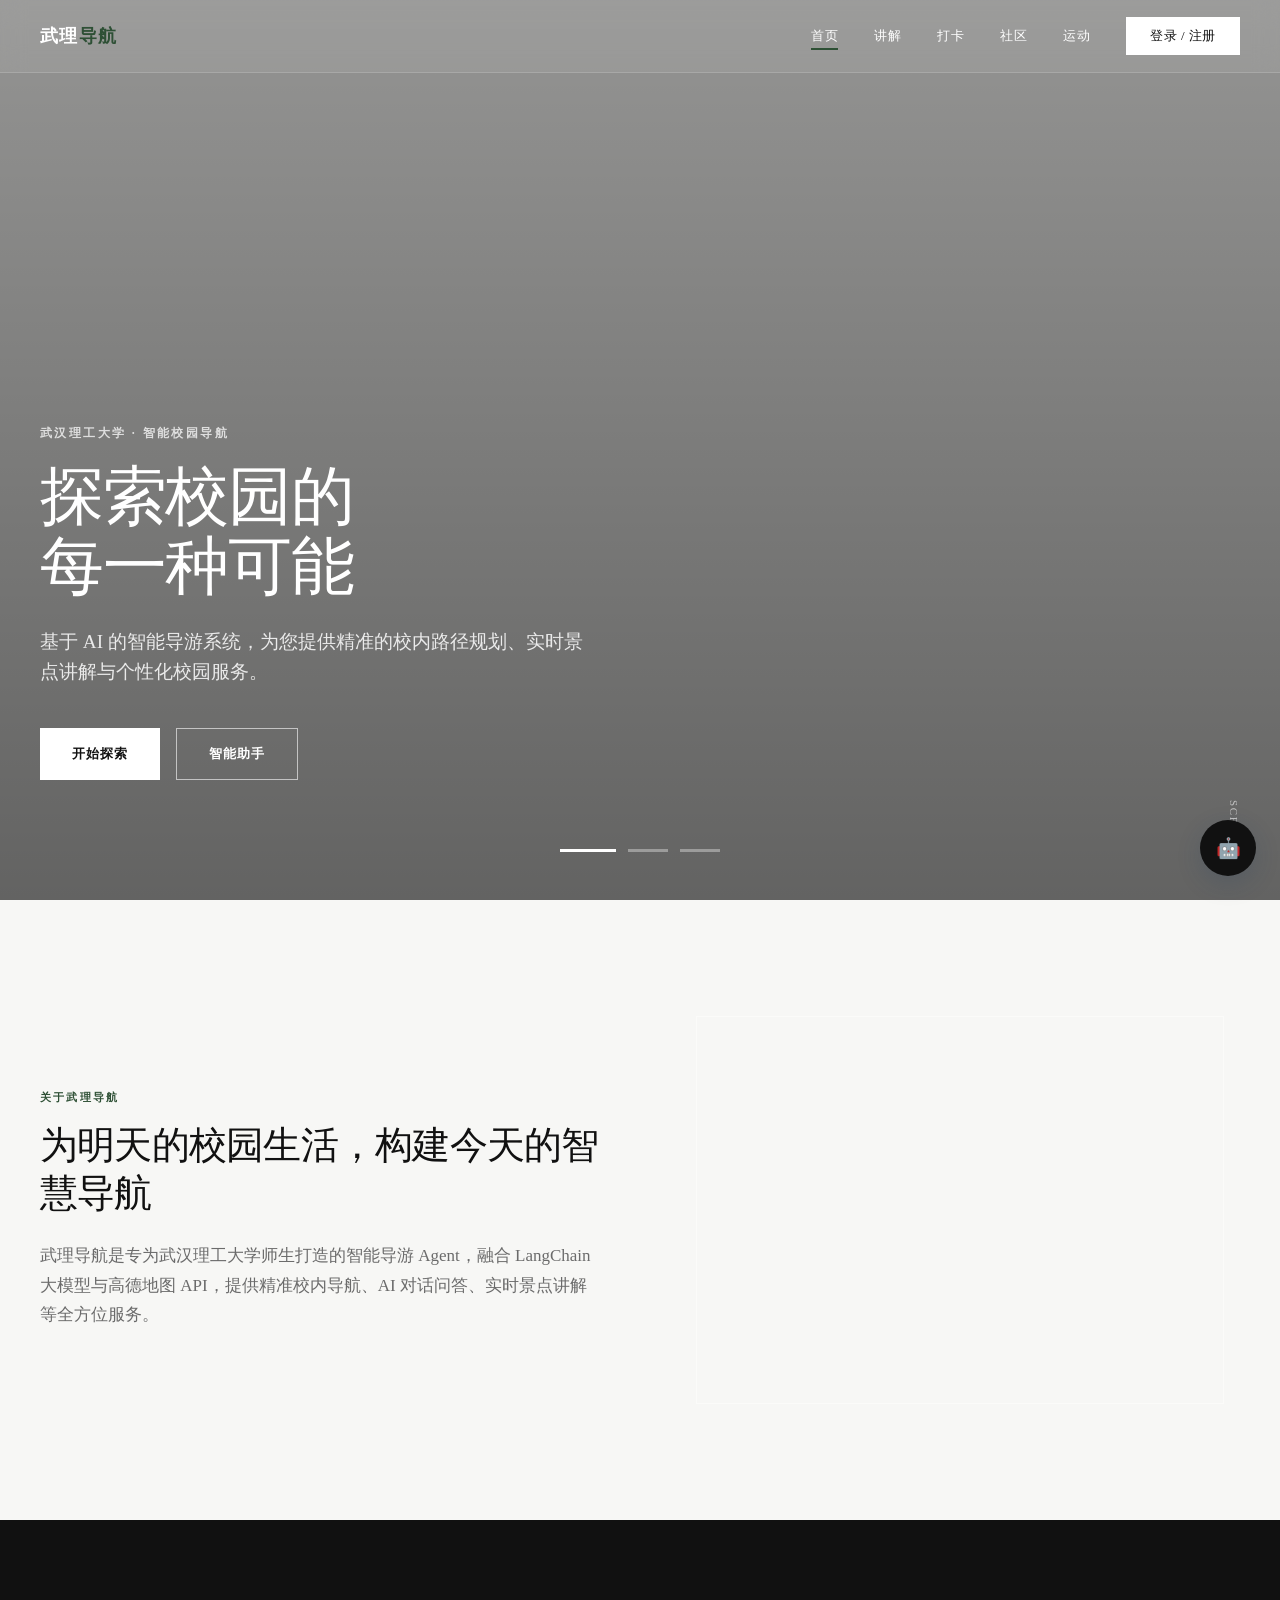
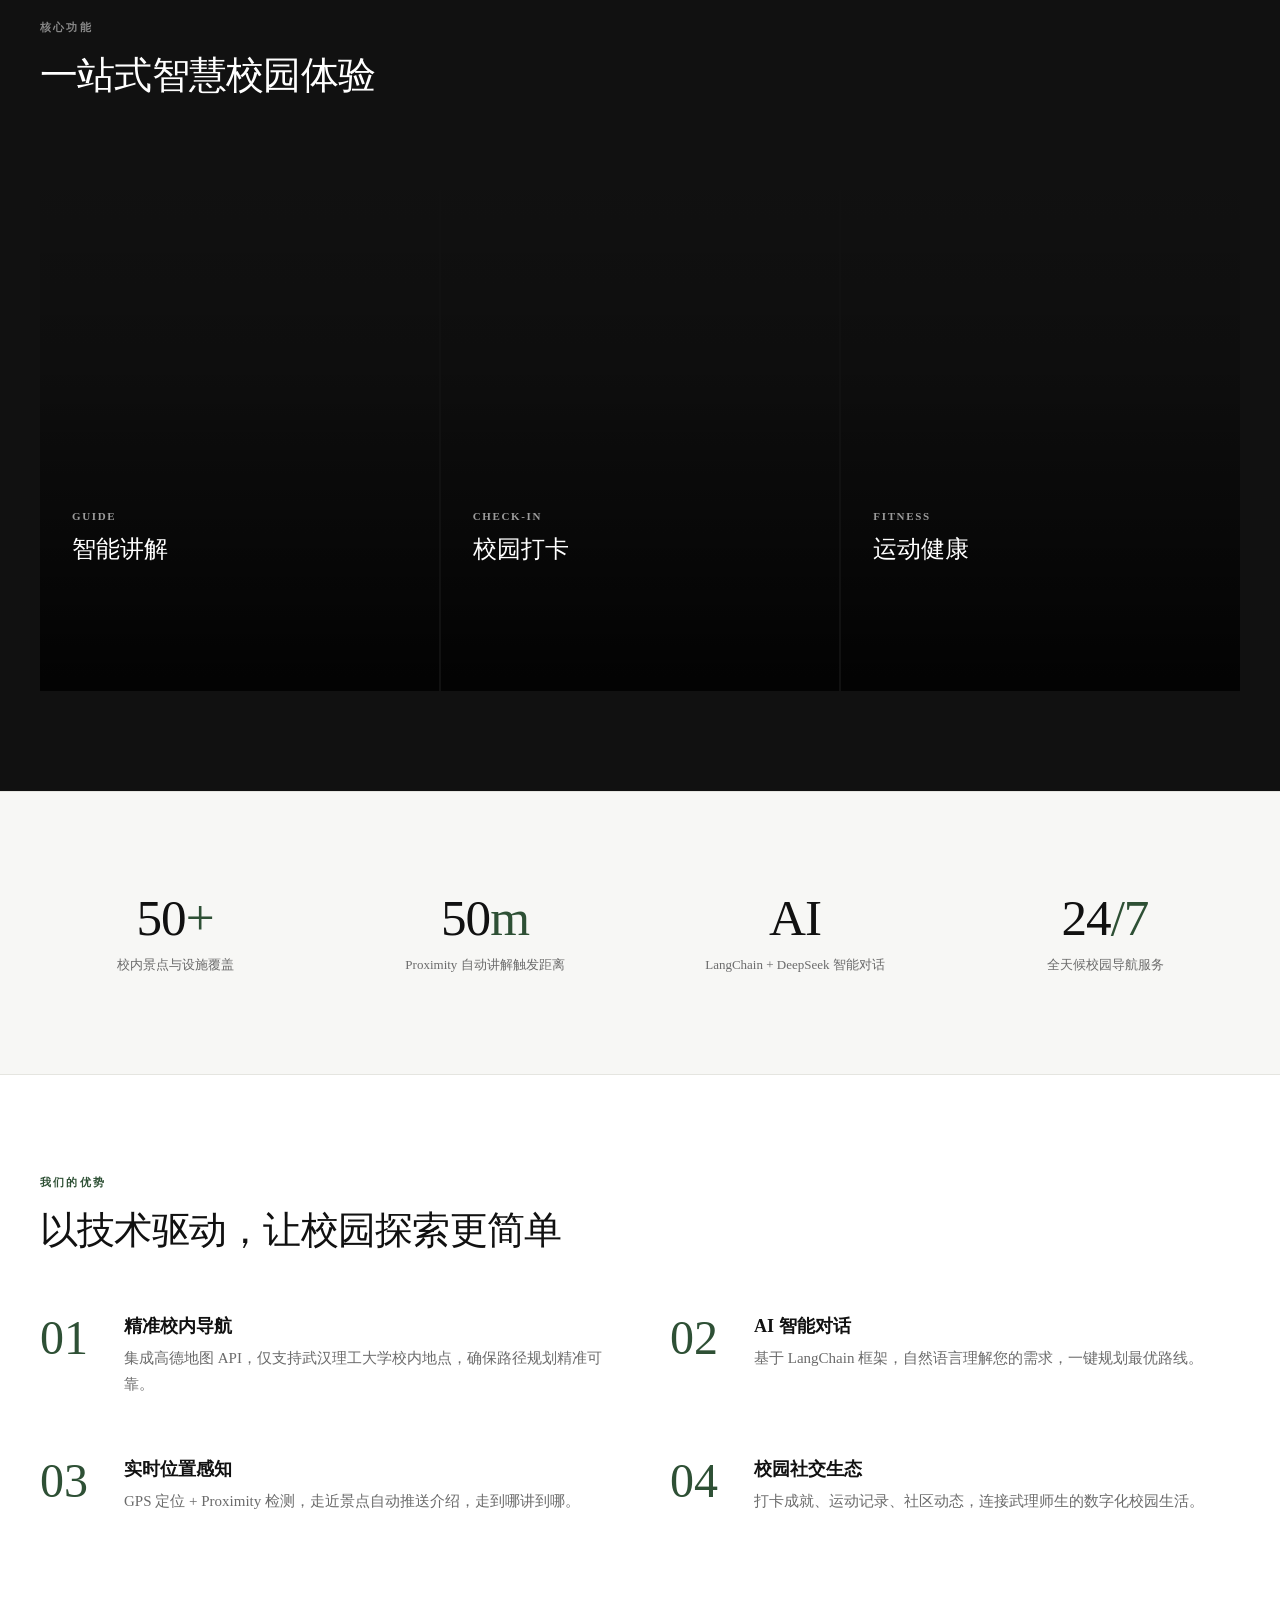
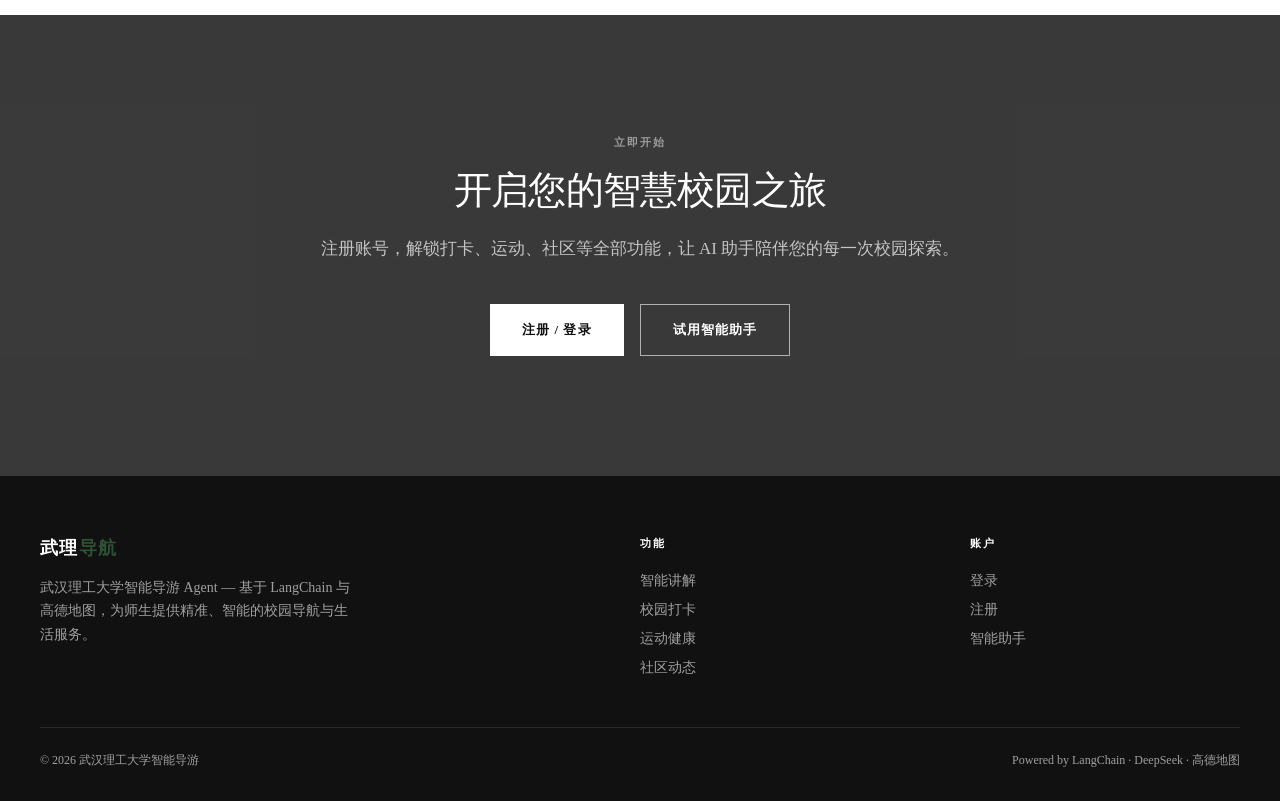
==== commit bd49c0e7: "feat: 更新智能助手界面和功能 - 更新前端界面样式和CSS文件 - 添加视频和图片资源 - 优化智能助手交互体验 - 完善Agent和LLM服务功能" ====
--- a/static/index.html
+++ b/static/index.html
@@ -5,38 +5,58 @@
     <meta name="viewport" content="width=device-width, initial-scale=1.0">
     <title>武汉理工大学智能导游</title>
     <script type="text/javascript" src="https://webapi.amap.com/maps?v=1.4.15&key=e5342acb04e2c397533ff69ed0dc445f"></script>
-    <!-- 加载外部样式 -->
     <link rel="stylesheet" href="/static/css/style.css">
-
+    <link rel="stylesheet" href="/static/css/home.css?v=3">
+    <link rel="stylesheet" href="/static/css/app-montoni.css?v=8">
+    <link rel="stylesheet" href="/static/css/lando-effects.css?v=2">
 
 </head>
-<body>
-    <button class="mobile-toggle" onclick="toggleSidebar()">☰</button>
-    
+<body class="page-home montoni-theme">
+    <header class="montoni-header" id="montoniHeader">
+        <div class="montoni-header-inner">
+            <a class="montoni-logo" onclick="switchTab('home')">武理<span>导航</span></a>
+            <nav class="montoni-nav" id="montoniNav">
+                <a data-nav="home" class="active" onclick="switchTab('home')">首页</a>
+                <a data-nav="guide" onclick="switchTab('guide')">讲解</a>
+                <a data-nav="checkin" onclick="switchTab('checkin')">打卡</a>
+                <a data-nav="community" onclick="switchTab('community')">社区</a>
+                <a data-nav="fitness" onclick="switchTab('fitness')">运动</a>
+                <a data-nav="profile" class="montoni-nav-cta" id="navProfileBtn" onclick="switchTab('profile')">登录 / 注册</a>
+            </nav>
+            <button class="montoni-menu-toggle" id="montoniMenuToggle" aria-label="菜单">
+                <span></span><span></span><span></span>
+            </button>
+        </div>
+    </header>
+
     <div class="container-wrapper">
-        <div class="sidebar" id="sidebar">
+        <div class="sidebar" id="sidebar" aria-hidden="true">
             <div class="sidebar-header">
                 <h1>🗺️ 武理导航</h1>
                 <div class="subtitle">武汉理工大学智能导游</div>
             </div>
             <div class="sidebar-nav">
-                <div class="nav-item active" onclick="switchTab('profile')">
+                <div class="nav-item active" data-tab="home" onclick="switchTab('home')">
+                    <span class="nav-item-icon">🏠</span>
+                    <span class="nav-item-text">首页</span>
+                </div>
+                <div class="nav-item" data-tab="profile" onclick="switchTab('profile')">
                     <span class="nav-item-icon">👤</span>
                     <span class="nav-item-text">我的</span>
                 </div>
-                <div class="nav-item" onclick="switchTab('checkin')">
+                <div class="nav-item" data-tab="checkin" onclick="switchTab('checkin')">
                     <span class="nav-item-icon">🎯</span>
                     <span class="nav-item-text">打卡</span>
                 </div>
-                <div class="nav-item" onclick="switchTab('community')">
+                <div class="nav-item" data-tab="community" onclick="switchTab('community')">
                     <span class="nav-item-icon">💬</span>
                     <span class="nav-item-text">社区</span>
                 </div>
-                <div class="nav-item" onclick="switchTab('fitness')">
+                <div class="nav-item" data-tab="fitness" onclick="switchTab('fitness')">
                     <span class="nav-item-icon">🏃</span>
                     <span class="nav-item-text">运动</span>
                 </div>
-                <div class="nav-item" onclick="switchTab('guide')">
+                <div class="nav-item" data-tab="guide" onclick="switchTab('guide')">
                     <span class="nav-item-icon">🏛️</span>
                     <span class="nav-item-text">讲解</span>
                 </div>
@@ -45,8 +65,217 @@
 
         <div class="main-content" id="mainContent">
             <div class="content-container">
+                <!-- Montoni 风格首页 -->
+                <div id="home" class="tab-content active">
+                    <section class="hero-carousel" id="heroCarousel">
+                        <video class="hero-video-bg" id="heroVideoBg" autoplay muted loop playsinline preload="auto">
+                            <source src="/static/video/Vedio.mp4" type="video/mp4">
+                        </video>
+                        <div class="hero-video-overlay"></div>
+                        <div class="hero-slide active" data-index="0">
+                            <div class="hero-slide-content">
+                                <p class="hero-eyebrow">武汉理工大学 · 智能校园导航</p>
+                                <h1 class="hero-title">探索校园的<br>每一种可能</h1>
+                                <p class="hero-subtitle">基于 AI 的智能导游系统，为您提供精准的校内路径规划、实时景点讲解与个性化校园服务。</p>
+                                <div class="hero-actions">
+                                    <button class="hero-btn hero-btn-primary" onclick="switchTab('guide')">开始探索</button>
+                                    <button class="hero-btn hero-btn-outline" onclick="toggleChatPanel()">智能助手</button>
+                                </div>
+                            </div>
+                        </div>
+                        <div class="hero-slide" data-index="1">
+                            <div class="hero-slide-content">
+                                <p class="hero-eyebrow">实时讲解 · 走到哪讲到哪</p>
+                                <h1 class="hero-title">50 米内<br>自动语音讲解</h1>
+                                <p class="hero-subtitle">当您走近校内标志性建筑，系统自动识别并推送文字介绍与语音播放，让每一次漫步都充满发现。</p>
+                                <div class="hero-actions">
+                                    <button class="hero-btn hero-btn-primary" onclick="switchTab('guide')">了解更多</button>
+                                </div>
+                            </div>
+                        </div>
+                        <div class="hero-slide" data-index="2">
+                            <div class="hero-slide-content">
+                                <p class="hero-eyebrow">打卡 · 运动 · 社区</p>
+                                <h1 class="hero-title">记录你的<br>校园生活</h1>
+                                <p class="hero-subtitle">校园打卡成就、运动健康追踪、社区动态分享——一站式智慧校园生活平台。</p>
+                                <div class="hero-actions">
+                                    <button class="hero-btn hero-btn-primary" onclick="switchTab('checkin')">立即打卡</button>
+                                    <button class="hero-btn hero-btn-outline" onclick="switchTab('community')">进入社区</button>
+                                </div>
+                            </div>
+                        </div>
+                        <div class="hero-indicators" id="heroIndicators">
+                            <button class="hero-indicator active" data-slide="0" aria-label="第1张"></button>
+                            <button class="hero-indicator" data-slide="1" aria-label="第2张"></button>
+                            <button class="hero-indicator" data-slide="2" aria-label="第3张"></button>
+                        </div>
+                        <div class="hero-scroll-hint">Scroll</div>
+                    </section>
+
+                    <section class="home-section">
+                        <div class="home-intro-grid">
+                            <div>
+                                <p class="home-section-label">关于武理导航</p>
+                                <h2 class="home-section-title">为明天的校园生活，构建今天的智慧导航</h2>
+                                <p class="home-section-desc">武理导航是专为武汉理工大学师生打造的智能导游 Agent，融合 LangChain 大模型与高德地图 API，提供精准校内导航、AI 对话问答、实时景点讲解等全方位服务。</p>
+                            </div>
+                            <div class="home-intro-visual" style="background-image: url('https://images.unsplash.com/photo-1607237138185-eedd9c632b0f?w=800&q=80');"></div>
+                        </div>
+                    </section>
+
+                    <section class="home-features">
+                        <div class="home-features-inner">
+                            <p class="home-section-label">核心功能</p>
+                            <h2 class="home-section-title">一站式智慧校园体验</h2>
+                            <div class="feature-cards">
+                                <div class="feature-card" onclick="switchTab('guide')">
+                                    <div class="feature-card-bg" style="background-image: url('https://images.unsplash.com/photo-1498243691581-b145c3f44a4a?w=600&q=80');"></div>
+                                    <div class="feature-card-overlay">
+                                        <span class="feature-card-tag">Guide</span>
+                                        <h3 class="feature-card-title">智能讲解</h3>
+                                        <p class="feature-card-desc">校内景点分类浏览，Proximity 自动触发语音介绍，500 米范围校园地图。</p>
+                                        <span class="feature-card-link">探索景点</span>
+                                    </div>
+                                </div>
+                                <div class="feature-card" onclick="switchTab('checkin')">
+                                    <div class="feature-card-bg" style="background-image: url('https://images.unsplash.com/photo-1529156069898-49953e39b3ac?w=600&q=80');"></div>
+                                    <div class="feature-card-overlay">
+                                        <span class="feature-card-tag">Check-in</span>
+                                        <h3 class="feature-card-title">校园打卡</h3>
+                                        <p class="feature-card-desc">位置打卡、活动参与、成就解锁，记录你在武理的每一个精彩瞬间。</p>
+                                        <span class="feature-card-link">开始打卡</span>
+                                    </div>
+                                </div>
+                                <div class="feature-card" onclick="switchTab('fitness')">
+                                    <div class="feature-card-bg" style="background-image: url('https://images.unsplash.com/photo-1571019614242-c5c5dee9f50b?w=600&q=80');"></div>
+                                    <div class="feature-card-overlay">
+                                        <span class="feature-card-tag">Fitness</span>
+                                        <h3 class="feature-card-title">运动健康</h3>
+                                        <p class="feature-card-desc">实时追踪运动距离、时长与卡路里，每周统计助你保持活力。</p>
+                                        <span class="feature-card-link">开始运动</span>
+                                    </div>
+                                </div>
+                            </div>
+                        </div>
+                    </section>
+
+                    <section class="home-stats">
+                        <div class="home-stats-grid">
+                            <div class="stat-block">
+                                <div class="stat-block-value">50<span>+</span></div>
+                                <div class="stat-block-label">校内景点与设施覆盖</div>
+                            </div>
+                            <div class="stat-block">
+                                <div class="stat-block-value">50<span>m</span></div>
+                                <div class="stat-block-label">Proximity 自动讲解触发距离</div>
+                            </div>
+                            <div class="stat-block">
+                                <div class="stat-block-value">AI</div>
+                                <div class="stat-block-label">LangChain + DeepSeek 智能对话</div>
+                            </div>
+                            <div class="stat-block">
+                                <div class="stat-block-value">24<span>/7</span></div>
+                                <div class="stat-block-label">全天候校园导航服务</div>
+                            </div>
+                        </div>
+                    </section>
+
+                    <section class="home-values">
+                        <div style="max-width: 1400px; margin: 0 auto;">
+                            <p class="home-section-label">我们的优势</p>
+                            <h2 class="home-section-title">以技术驱动，让校园探索更简单</h2>
+                            <div class="home-values-grid">
+                                <div class="value-item">
+                                    <div class="value-number">01</div>
+                                    <div class="value-content">
+                                        <h4>精准校内导航</h4>
+                                        <p>集成高德地图 API，仅支持武汉理工大学校内地点，确保路径规划精准可靠。</p>
+                                    </div>
+                                </div>
+                                <div class="value-item">
+                                    <div class="value-number">02</div>
+                                    <div class="value-content">
+                                        <h4>AI 智能对话</h4>
+                                        <p>基于 LangChain 框架，自然语言理解您的需求，一键规划最优路线。</p>
+                                    </div>
+                                </div>
+                                <div class="value-item">
+                                    <div class="value-number">03</div>
+                                    <div class="value-content">
+                                        <h4>实时位置感知</h4>
+                                        <p>GPS 定位 + Proximity 检测，走近景点自动推送介绍，走到哪讲到哪。</p>
+                                    </div>
+                                </div>
+                                <div class="value-item">
+                                    <div class="value-number">04</div>
+                                    <div class="value-content">
+                                        <h4>校园社交生态</h4>
+                                        <p>打卡成就、运动记录、社区动态，连接武理师生的数字化校园生活。</p>
+                                    </div>
+                                </div>
+                            </div>
+                        </div>
+                    </section>
+
+                    <section class="home-cta">
+                        <div class="home-cta-bg" style="background-image: url('https://images.unsplash.com/photo-1523240795612-9a054b0db644?w=1920&q=80');"></div>
+                        <div class="home-cta-overlay"></div>
+                        <div class="home-cta-content">
+                            <p class="home-section-label" style="color: rgba(255,255,255,0.5);">立即开始</p>
+                            <h2 class="home-section-title">开启您的智慧校园之旅</h2>
+                            <p class="home-section-desc">注册账号，解锁打卡、运动、社区等全部功能，让 AI 助手陪伴您的每一次校园探索。</p>
+                            <div class="home-cta-actions">
+                                <button class="hero-btn hero-btn-primary" onclick="switchTab('profile')">注册 / 登录</button>
+                                <button class="hero-btn hero-btn-outline" onclick="toggleChatPanel()">试用智能助手</button>
+                            </div>
+                        </div>
+                    </section>
+
+                    <footer class="montoni-footer">
+                        <div class="montoni-footer-inner">
+                            <div class="footer-brand">
+                                <a class="montoni-logo" onclick="switchTab('home')">武理<span>导航</span></a>
+                                <p>武汉理工大学智能导游 Agent — 基于 LangChain 与高德地图，为师生提供精准、智能的校园导航与生活服务。</p>
+                            </div>
+                            <div class="footer-links">
+                                <h5>功能</h5>
+                                <ul>
+                                    <li><button onclick="switchTab('guide')">智能讲解</button></li>
+                                    <li><button onclick="switchTab('checkin')">校园打卡</button></li>
+                                    <li><button onclick="switchTab('fitness')">运动健康</button></li>
+                                    <li><button onclick="switchTab('community')">社区动态</button></li>
+                                </ul>
+                            </div>
+                            <div class="footer-links">
+                                <h5>账户</h5>
+                                <ul>
+                                    <li><button onclick="switchTab('profile')">登录</button></li>
+                                    <li><button onclick="switchTab('profile'); showRegister()">注册</button></li>
+                                    <li><button onclick="toggleChatPanel()">智能助手</button></li>
+                                </ul>
+                            </div>
+                        </div>
+                        <div class="footer-bottom">
+                            <span>© 2026 武汉理工大学智能导游</span>
+                            <span>Powered by LangChain · DeepSeek · 高德地图</span>
+                        </div>
+                    </footer>
+                </div>
+
                 <!-- 实时讲解页面 -->
-                <div id="guide" class="tab-content">
+                <div id="guide" class="tab-content guide-tab">
+                    <div class="guide-page-bg"></div>
+                    <div class="guide-page-overlay"></div>
+                    <div class="guide-page-inner">
+                    <section class="app-page-banner guide-banner">
+                        <div class="app-page-banner-overlay"></div>
+                        <div class="app-page-banner-content">
+                            <p class="home-section-label">Guide</p>
+                            <h1 class="app-page-title">智能讲解</h1>
+                            <p class="app-page-subtitle">走近校内景点，自动触发语音介绍，探索武理每一处精彩。</p>
+                        </div>
+                    </section>
+                    <div class="app-page-body guide-page-body">
                     <div class="location-indicator" id="guideLocation">
                         <span>📍</span>
                         <span>获取位置中...</span>
@@ -107,10 +336,25 @@
                             </div>
                         </div>
                     </div>
+                    <footer class="app-page-footer">
+                        <span>© 2026 武汉理工大学智能导游</span>
+                        <span>智能讲解 · 实时定位</span>
+                    </footer>
+                    </div>
+                    </div>
                 </div>
 
                 <!-- 运动健康页面 -->
                 <div id="fitness" class="tab-content">
+                    <section class="app-page-banner" style="background-image: url('https://images.unsplash.com/photo-1571019614242-c5c5dee9f50b?w=1920&q=80');">
+                        <div class="app-page-banner-overlay"></div>
+                        <div class="app-page-banner-content">
+                            <p class="home-section-label">Fitness</p>
+                            <h1 class="app-page-title">运动健康</h1>
+                            <p class="app-page-subtitle">记录每一次奔跑与行走，用数据见证你的校园活力。</p>
+                        </div>
+                    </section>
+                    <div class="app-page-body">
                     <div class="workout-card" id="workoutCard">
                         <div class="workout-status" id="workoutStatus">🏃 准备开始运动</div>
                         <div class="workout-stats">
@@ -164,10 +408,24 @@
                             <p>暂无运动记录</p>
                         </div>
                     </div>
+                    <footer class="app-page-footer">
+                        <span>© 2026 武汉理工大学智能导游</span>
+                        <span>运动追踪 · 健康统计</span>
+                    </footer>
+                    </div>
                 </div>
 
                 <!-- 打卡页面 -->
                 <div id="checkin" class="tab-content">
+                    <section class="app-page-banner" style="background-image: url('https://images.unsplash.com/photo-1529156069898-49953e39b3ac?w=1920&q=80');">
+                        <div class="app-page-banner-overlay"></div>
+                        <div class="app-page-banner-content">
+                            <p class="home-section-label">Check-in</p>
+                            <h1 class="app-page-title">校园打卡</h1>
+                            <p class="app-page-subtitle">参与打卡活动，解锁成就徽章，记录你在武理的每一天。</p>
+                        </div>
+                    </section>
+                    <div class="app-page-body">
                     <div class="location-indicator" id="checkinLocation">
                         <span>📍</span>
                         <span>获取位置中...</span>
@@ -190,10 +448,15 @@
                         <span>🎯</span>
                         <span>打卡活动</span>
                     </div>
-                    <div class="activities-grid" id="activitiesGrid">
-                    </div>
-
-                    <div class="achievements-header">
+                    <div class="hall-showcase">
+                        <div class="hall-showcase-title">打卡活动</div>
+                        <div class="hall-showcase-sub">Check-in Activities · 悬停翻面查看详情</div>
+                        <div class="activities-grid hall-grid" id="activitiesGrid">
+                        </div>
+                    </div>
+
+                    <div class="hall-showcase hall-showcase-achievements">
+                        <div class="achievements-header">
                         <div class="achievements-stats">
                             <div class="achievements-stat">
                                 <div class="achievements-stat-value" id="achievementsUnlocked">0</div>
@@ -214,9 +477,11 @@
                             <button class="filter-btn" onclick="filterAchievements('locked')">未解锁</button>
                             <button class="filter-btn" onclick="filterAchievements('hidden')">隐藏</button>
                         </div>
-                    </div>
-
-                    <div class="achievements-grid" id="achievementsGrid">
+                        </div>
+                        <div class="hall-showcase-title">成就殿堂</div>
+                        <div class="hall-showcase-sub">Hall of Fame · 悬停翻面查看进度</div>
+                        <div class="achievements-grid hall-grid" id="achievementsGrid">
+                        </div>
                     </div>
 
                     <div class="section-title">
@@ -244,10 +509,24 @@
                             <p>暂无打卡记录</p>
                         </div>
                     </div>
+                    <footer class="app-page-footer">
+                        <span>© 2026 武汉理工大学智能导游</span>
+                        <span>打卡成就 · 活动参与</span>
+                    </footer>
+                    </div>
                 </div>
 
                 <!-- 社区页面 -->
                 <div id="community" class="tab-content">
+                    <section class="app-page-banner" style="background-image: url('https://images.unsplash.com/photo-1523240795612-9a054b0db644?w=1920&q=80');">
+                        <div class="app-page-banner-overlay"></div>
+                        <div class="app-page-banner-content">
+                            <p class="home-section-label">Community</p>
+                            <h1 class="app-page-title">校园社区</h1>
+                            <p class="app-page-subtitle">分享校园生活，发现身边的故事，连接武理师生。</p>
+                        </div>
+                    </section>
+                    <div class="app-page-body">
                     <div class="card">
                         <div class="post-upload-section">
                             <textarea class="input-field" id="postContent" rows="4" placeholder="分享你的校园生活..."></textarea>
@@ -280,23 +559,41 @@
                             <div class="loading-spinner"></div>
                         </div>
                     </div>
+                    <footer class="app-page-footer">
+                        <span>© 2026 武汉理工大学智能导游</span>
+                        <span>校园动态 · 社交分享</span>
+                    </footer>
+                    </div>
                 </div>
                 
                 <!-- 图片预览弹窗 -->
                 <div class="image-preview-overlay" id="imagePreviewOverlay" onclick="closeImagePreview()">
                     <div class="image-preview-container" onclick="event.stopPropagation()">
-                        <button class="image-preview-close" onclick="closeImagePreview()">×</button>
+                        <button class="image-preview-close" onclick="closeImagePreview()" aria-label="关闭">×</button>
                         <button class="image-preview-nav prev" onclick="prevImagePreview()">‹</button>
-                        <img id="previewImage">
+                        <img id="communityPreviewImage" alt="原图预览">
                         <button class="image-preview-nav next" onclick="nextImagePreview()">›</button>
                         <div class="image-preview-counter" id="imagePreviewCounter">1/1</div>
+                        <div class="image-preview-hint">原图预览 · 点击背景或按 ESC 关闭</div>
                     </div>
                 </div>
 
                 <!-- 个人中心页面 -->
-                <div id="profile" class="tab-content active">
+                <div id="profile" class="tab-content profile-tab">
+                    <div class="profile-custom-bg" id="profileCustomBg"></div>
+                    <div class="profile-custom-bg-overlay" id="profileCustomBgOverlay"></div>
+                    <div class="profile-page-inner">
+                    <section class="app-page-banner profile-banner" id="profileBanner" style="background-image: url('https://images.unsplash.com/photo-1607237138185-eedd9c632b0f?w=1920&q=80');">
+                        <div class="app-page-banner-overlay"></div>
+                        <div class="app-page-banner-content">
+                            <p class="home-section-label">Account</p>
+                            <h1 class="app-page-title">我的账户</h1>
+                            <p class="app-page-subtitle">登录后解锁打卡、运动、社区等全部功能。</p>
+                        </div>
+                    </section>
+                    <div class="app-page-body">
                     <div class="login-form" id="loginForm">
-                        <h3 class="modal-header">🔐 用户登录</h3>
+                        <h3 class="modal-header">用户登录</h3>
                         <input type="email" class="input-field" id="loginEmail" placeholder="邮箱地址">
                         <input type="password" class="input-field" id="loginPassword" placeholder="密码">
                         <div class="login-options">
@@ -313,7 +610,7 @@
                     </div>
 
                     <div class="login-form" id="registerForm" style="display: none;">
-                        <h3 class="modal-header">📝 用户注册</h3>
+                        <h3 class="modal-header">用户注册</h3>
                         <div class="form-group">
                             <input type="text" class="input-field" id="regNickname" placeholder="昵称（2-20个字符，中英文、数字、下划线）">
                             <span class="validation-message" id="nicknameValidation"></span>
@@ -337,7 +634,7 @@
                     </div>
 
                     <div class="login-form" id="forgotPasswordForm" style="display: none;">
-                        <h3 class="modal-header">🔑 忘记密码</h3>
+                        <h3 class="modal-header">忘记密码</h3>
                         <input type="email" class="input-field" id="forgotEmail" placeholder="请输入注册时的邮箱">
                         <button class="btn btn-primary btn-block" onclick="forgotPassword()">发送重置链接</button>
                         <div class="login-link">
@@ -346,6 +643,13 @@
                     </div>
 
                     <div id="profileContent" style="display: none;">
+                        <div class="profile-bg-toolbar">
+                            <label class="btn btn-secondary btn-sm profile-bg-upload-label">
+                                🖼️ 上传背景
+                                <input type="file" accept="image/jpeg,image/png,image/gif,image/webp" id="profileBgInput" onchange="handleProfileBgUpload(event)" style="display: none;">
+                            </label>
+                            <button class="btn btn-secondary btn-sm" id="profileBgResetBtn" onclick="resetProfileBackground()" style="display: none;">恢复默认背景</button>
+                        </div>
                         <div class="profile-info">
                             <div class="profile-avatar-container">
                                 <div class="profile-avatar" id="profileAvatar">👤</div>
@@ -492,6 +796,12 @@
                             </div>
                         </div>
                     </div>
+                    <footer class="app-page-footer">
+                        <span>© 2026 武汉理工大学智能导游</span>
+                        <span>个人账户 · 资料管理</span>
+                    </footer>
+                    </div>
+                    </div>
                 </div>
             </div>
         </div>
@@ -502,13 +812,13 @@
     
     <div class="floating-chat-panel" id="floatingChatPanel">
         <div class="floating-chat-header">
-            <h3>🗺️ 智能导航助手</h3>
+            <h3>🤖 智能助手</h3>
             <button class="close-chat-btn" onclick="toggleChatPanel()">×</button>
         </div>
         <div class="chat-container" id="chatContainer">
             <div class="message bot">
                 <div class="avatar bot">🤖</div>
-                <div class="message-content">您好！我是武汉理工大学智能导游，请问您想去哪里？</div>
+                <div class="message-content">您好！我是武汉理工大学智能助手，请问有什么可以帮助您的？</div>
             </div>
         </div>
         <div class="chat-input-container">
@@ -535,7 +845,7 @@
         </div>
     </div>
 
-    <!-- 加载外部脚本 -->
-    <script src="/static/js/app.js"></script>
+    <!-- 加载外部脚本 - 添加版本号强制刷新缓存 -->
+    <script src="/static/js/app.js?v=20260530f"></script>
 </body>
 </html>
--- a/static/css/style.css
+++ b/static/css/style.css
@@ -24,7 +24,7 @@
         }
 
         body {
-            font-family: 'Noto Serif SC', Georgia, 'Times New Roman', serif;
+            font-family: 'SimSun', '宋体', 'NSimSun', 'STSong', 'FangSong', Georgia, serif;
             background: #f8fafc;
             min-height: 100vh;
             color: var(--text-color);
@@ -1706,6 +1706,8 @@
             height: 90px;
             border-radius: 50%;
             background: var(--bg-gradient);
+            background-size: cover;
+            background-position: center;
             display: flex;
             align-items: center;
             justify-content: center;
@@ -1713,6 +1715,7 @@
             font-size: 2.2rem;
             font-weight: bold;
             margin: 0 auto 20px;
+            overflow: hidden;
         }
 
         .profile-name {
@@ -2045,12 +2048,13 @@
             left: 0;
             right: 0;
             bottom: 0;
-            background: rgba(0, 0, 0, 0.8);
-            z-index: 1000;
+            background: rgba(0, 0, 0, 0.92);
+            z-index: 2000;
             display: none;
             align-items: center;
             justify-content: center;
             padding: 20px;
+            cursor: zoom-out;
         }
 
         .image-preview-overlay.show {
@@ -2058,16 +2062,31 @@
         }
 
         .image-preview-container {
-            max-width: 90vw;
+            max-width: 96vw;
+            max-height: 96vh;
+            position: relative;
+            cursor: default;
+        }
+
+        .image-preview-container img {
+            display: block;
+            max-width: 96vw;
             max-height: 90vh;
-            position: relative;
-        }
-
-        .image-preview-container img {
-            max-width: 100%;
-            max-height: 85vh;
-            border-radius: 12px;
+            width: auto;
+            height: auto;
+            border-radius: 0;
             object-fit: contain;
+            box-shadow: 0 8px 40px rgba(0, 0, 0, 0.45);
+        }
+
+        .image-preview-hint {
+            position: absolute;
+            bottom: -36px;
+            right: 0;
+            color: rgba(255, 255, 255, 0.55);
+            font-size: 0.75rem;
+            letter-spacing: 0.04em;
+            white-space: nowrap;
         }
 
         .image-preview-close {
--- a/static/css/home.css
+++ b/static/css/home.css
@@ -0,0 +1,842 @@
+/* ===== Montoni-inspired Homepage ===== */
+
+:root {
+    --font-song: 'SimSun', '宋体', 'NSimSun', 'STSong', 'FangSong', Georgia, serif;
+    --montoni-dark: #111111;
+    --montoni-text: #1a1a1a;
+    --montoni-muted: #6b6b6b;
+    --montoni-green: #2e5035;
+    --montoni-green-light: #3d6b47;
+    --montoni-bg: #f7f7f5;
+    --montoni-white: #ffffff;
+    --montoni-border: #e5e5e0;
+    --montoni-transition: 0.4s cubic-bezier(0.25, 0.46, 0.45, 0.94);
+}
+
+/* Home page layout overrides */
+body.page-home {
+    font-family: var(--font-song);
+    background: var(--montoni-bg);
+}
+
+body.page-home .sidebar,
+body.page-home .mobile-toggle {
+    display: none !important;
+}
+
+body.page-home .main-content {
+    margin-left: 0 !important;
+}
+
+body.page-home .content-container {
+    max-width: 100%;
+    margin: 0;
+    box-shadow: none;
+    border-radius: 0;
+    min-height: 100vh;
+    background: transparent;
+}
+
+body.page-home #home.tab-content {
+    padding: 0;
+    min-height: 100vh;
+}
+
+/* Top Navigation */
+.montoni-header {
+    position: fixed;
+    top: 0;
+    left: 0;
+    right: 0;
+    z-index: 1000;
+    background: rgba(255, 255, 255, 0.95);
+    backdrop-filter: blur(12px);
+    border-bottom: 1px solid var(--montoni-border);
+    transition: background var(--montoni-transition);
+}
+
+.montoni-header.scrolled {
+    background: rgba(255, 255, 255, 0.98);
+    box-shadow: 0 1px 20px rgba(0, 0, 0, 0.06);
+}
+
+.montoni-header-inner {
+    max-width: 1400px;
+    margin: 0 auto;
+    padding: 0 40px;
+    height: 72px;
+    display: flex;
+    align-items: center;
+    justify-content: space-between;
+}
+
+.montoni-logo {
+    font-size: 1.125rem;
+    font-weight: 700;
+    letter-spacing: 0.08em;
+    text-transform: uppercase;
+    color: var(--montoni-dark);
+    text-decoration: none;
+    cursor: pointer;
+}
+
+.montoni-logo span {
+    color: var(--montoni-green);
+}
+
+.montoni-nav {
+    display: flex;
+    align-items: center;
+    gap: 36px;
+}
+
+.montoni-nav a {
+    font-size: 0.8125rem;
+    font-weight: 500;
+    letter-spacing: 0.04em;
+    text-transform: uppercase;
+    color: var(--montoni-text);
+    text-decoration: none;
+    transition: color 0.2s;
+    cursor: pointer;
+    background: none;
+    border: none;
+    font-family: inherit;
+    padding: 0;
+    position: relative;
+}
+
+.montoni-nav a:not(.montoni-nav-cta)::after {
+    content: '';
+    position: absolute;
+    bottom: -5px;
+    left: 0;
+    width: 0;
+    height: 2px;
+    background: var(--montoni-green);
+    transition: width 0.3s ease;
+}
+
+.montoni-nav a:not(.montoni-nav-cta):hover::after,
+.montoni-nav a:not(.montoni-nav-cta).active::after {
+    width: 100%;
+}
+
+.montoni-nav a:hover,
+.montoni-nav a.active {
+    color: var(--montoni-green);
+}
+
+.montoni-nav-cta {
+    padding: 10px 24px !important;
+    background: var(--montoni-dark) !important;
+    color: var(--montoni-white) !important;
+    border-radius: 0 !important;
+    transition: background 0.25s ease, transform 0.25s ease, box-shadow 0.25s ease !important;
+    overflow: hidden;
+    position: relative;
+}
+
+.montoni-nav-cta::after {
+    display: none;
+}
+
+.montoni-nav-cta:hover {
+    background: var(--montoni-green) !important;
+    color: var(--montoni-white) !important;
+    transform: translateY(-2px);
+    box-shadow: 0 6px 20px rgba(46, 80, 53, 0.35);
+}
+
+.montoni-nav-cta:active {
+    transform: scale(0.97);
+}
+
+.montoni-menu-toggle {
+    display: none;
+    background: none;
+    border: none;
+    cursor: pointer;
+    padding: 8px;
+    flex-direction: column;
+    gap: 5px;
+}
+
+.montoni-menu-toggle span {
+    display: block;
+    width: 22px;
+    height: 2px;
+    background: var(--montoni-dark);
+    transition: 0.3s;
+}
+
+/* Hero Carousel */
+.hero-carousel {
+    position: relative;
+    height: 100vh;
+    min-height: 600px;
+    overflow: hidden;
+}
+
+.hero-video-bg {
+    position: absolute;
+    inset: 0;
+    width: 100%;
+    height: 100%;
+    object-fit: cover;
+    z-index: 0;
+    pointer-events: none;
+}
+
+.hero-video-overlay {
+    position: absolute;
+    inset: 0;
+    z-index: 1;
+    background: linear-gradient(
+        to bottom,
+        rgba(0, 0, 0, 0.4) 0%,
+        rgba(0, 0, 0, 0.6) 100%
+    );
+    pointer-events: none;
+}
+
+.hero-slide {
+    position: absolute;
+    inset: 0;
+    opacity: 0;
+    transition: opacity 1.2s ease;
+    pointer-events: none;
+    z-index: 2;
+}
+
+.hero-slide.active {
+    opacity: 1;
+    pointer-events: auto;
+}
+
+.hero-slide-content {
+    position: relative;
+    z-index: 2;
+    height: 100%;
+    max-width: 1400px;
+    margin: 0 auto;
+    padding: 0 40px;
+    display: flex;
+    flex-direction: column;
+    justify-content: flex-end;
+    padding-bottom: 120px;
+}
+
+.hero-eyebrow {
+    font-size: 0.75rem;
+    font-weight: 600;
+    letter-spacing: 0.2em;
+    text-transform: uppercase;
+    color: rgba(255, 255, 255, 0.75);
+    margin-bottom: 20px;
+}
+
+.hero-title {
+    font-size: clamp(2.5rem, 5vw, 4.5rem);
+    font-weight: 300;
+    line-height: 1.1;
+    color: #fff;
+    max-width: 800px;
+    margin-bottom: 24px;
+    letter-spacing: -0.02em;
+}
+
+.hero-subtitle {
+    font-size: clamp(1rem, 1.5vw, 1.25rem);
+    font-weight: 400;
+    color: rgba(255, 255, 255, 0.85);
+    max-width: 560px;
+    line-height: 1.6;
+    margin-bottom: 40px;
+}
+
+.hero-actions {
+    display: flex;
+    gap: 16px;
+    flex-wrap: wrap;
+}
+
+.hero-btn {
+    display: inline-flex;
+    align-items: center;
+    gap: 10px;
+    padding: 16px 32px;
+    font-size: 0.8125rem;
+    font-weight: 600;
+    letter-spacing: 0.08em;
+    text-transform: uppercase;
+    text-decoration: none;
+    border: none;
+    cursor: pointer;
+    font-family: inherit;
+    position: relative;
+    overflow: hidden;
+    transition: transform 0.25s ease, background 0.25s ease, color 0.25s ease, border-color 0.25s ease, box-shadow 0.25s ease;
+}
+
+.hero-btn::after {
+    content: '';
+    position: absolute;
+    inset: 0;
+    background: linear-gradient(105deg, transparent 35%, rgba(255, 255, 255, 0.25) 50%, transparent 65%);
+    transform: translateX(-120%);
+    transition: transform 0.55s ease;
+    pointer-events: none;
+}
+
+.hero-btn:hover::after {
+    transform: translateX(120%);
+}
+
+.hero-btn:hover {
+    transform: translateY(-3px);
+    box-shadow: 0 8px 24px rgba(0, 0, 0, 0.25);
+}
+
+.hero-btn:active {
+    transform: translateY(0) scale(0.97);
+}
+
+.hero-btn-primary {
+    background: var(--montoni-white);
+    color: var(--montoni-dark);
+}
+
+.hero-btn-primary:hover {
+    background: var(--montoni-green);
+    color: var(--montoni-white);
+}
+
+.hero-btn-outline {
+    background: transparent;
+    color: var(--montoni-white);
+    border: 1px solid rgba(255, 255, 255, 0.6);
+}
+
+.hero-btn-outline:hover {
+    background: rgba(255, 255, 255, 0.15);
+    border-color: #fff;
+}
+
+.hero-indicators {
+    position: absolute;
+    bottom: 48px;
+    left: 50%;
+    transform: translateX(-50%);
+    display: flex;
+    gap: 12px;
+    z-index: 3;
+}
+
+.hero-indicator {
+    width: 40px;
+    height: 3px;
+    background: rgba(255, 255, 255, 0.35);
+    border: none;
+    cursor: pointer;
+    transition: background 0.3s, width 0.3s, transform 0.2s ease;
+    padding: 0;
+}
+
+.hero-indicator:hover {
+    transform: scaleY(1.5);
+    background: rgba(255, 255, 255, 0.6);
+}
+
+.hero-indicator.active {
+    background: #fff;
+    width: 56px;
+}
+
+.hero-scroll-hint {
+    position: absolute;
+    bottom: 48px;
+    right: 40px;
+    z-index: 3;
+    color: rgba(255, 255, 255, 0.6);
+    font-size: 0.6875rem;
+    letter-spacing: 0.15em;
+    text-transform: uppercase;
+    writing-mode: vertical-rl;
+    animation: scrollPulse 2s ease infinite;
+}
+
+@keyframes scrollPulse {
+    0%, 100% { opacity: 0.4; transform: translateY(0); }
+    50% { opacity: 1; transform: translateY(6px); }
+}
+
+/* Intro Section */
+.home-section {
+    padding: 100px 40px;
+    max-width: 1400px;
+    margin: 0 auto;
+}
+
+.home-section-label {
+    font-size: 0.6875rem;
+    font-weight: 600;
+    letter-spacing: 0.2em;
+    text-transform: uppercase;
+    color: var(--montoni-green);
+    margin-bottom: 16px;
+}
+
+.home-section-title {
+    font-size: clamp(1.75rem, 3vw, 2.75rem);
+    font-weight: 300;
+    line-height: 1.25;
+    color: var(--montoni-dark);
+    max-width: 700px;
+    margin-bottom: 24px;
+    letter-spacing: -0.02em;
+}
+
+.home-section-desc {
+    font-size: 1.0625rem;
+    line-height: 1.75;
+    color: var(--montoni-muted);
+    max-width: 640px;
+}
+
+.home-intro-grid {
+    display: grid;
+    grid-template-columns: 1fr 1fr;
+    gap: 80px;
+    align-items: center;
+}
+
+.home-intro-visual {
+    aspect-ratio: 4/3;
+    background-size: cover;
+    background-position: center;
+    position: relative;
+}
+
+.home-intro-visual::after {
+    content: '';
+    position: absolute;
+    inset: 16px;
+    border: 1px solid rgba(255, 255, 255, 0.4);
+    pointer-events: none;
+}
+
+/* Feature Cards */
+.home-features {
+    background: var(--montoni-dark);
+    padding: 100px 40px;
+}
+
+.home-features-inner {
+    max-width: 1400px;
+    margin: 0 auto;
+}
+
+.home-features .home-section-label {
+    color: rgba(255, 255, 255, 0.5);
+}
+
+.home-features .home-section-title {
+    color: #fff;
+}
+
+.feature-cards {
+    display: grid;
+    grid-template-columns: repeat(3, 1fr);
+    gap: 2px;
+    margin-top: 60px;
+}
+
+.feature-card {
+    position: relative;
+    aspect-ratio: 3/4;
+    overflow: hidden;
+    cursor: pointer;
+    group: feature;
+}
+
+.feature-card-bg {
+    position: absolute;
+    inset: 0;
+    background-size: cover;
+    background-position: center;
+    transition: transform 0.6s ease;
+}
+
+.feature-card:hover .feature-card-bg {
+    transform: scale(1.08);
+}
+
+.feature-card-overlay {
+    position: absolute;
+    inset: 0;
+    background: linear-gradient(to top, rgba(0,0,0,0.85) 0%, rgba(0,0,0,0.2) 60%, transparent 100%);
+    display: flex;
+    flex-direction: column;
+    justify-content: flex-end;
+    padding: 32px;
+    transition: background 0.4s;
+}
+
+.feature-card:hover .feature-card-overlay {
+    background: linear-gradient(to top, rgba(46, 80, 53, 0.95) 0%, rgba(46, 80, 53, 0.4) 60%, transparent 100%);
+}
+
+.feature-card-tag {
+    font-size: 0.6875rem;
+    font-weight: 600;
+    letter-spacing: 0.15em;
+    text-transform: uppercase;
+    color: rgba(255, 255, 255, 0.6);
+    margin-bottom: 12px;
+}
+
+.feature-card-title {
+    font-size: 1.5rem;
+    font-weight: 400;
+    color: #fff;
+    margin-bottom: 12px;
+    line-height: 1.3;
+}
+
+.feature-card-desc {
+    font-size: 0.875rem;
+    color: rgba(255, 255, 255, 0.7);
+    line-height: 1.6;
+    margin-bottom: 20px;
+    opacity: 0;
+    transform: translateY(10px);
+    transition: all 0.4s;
+}
+
+.feature-card:hover .feature-card-desc {
+    opacity: 1;
+    transform: translateY(0);
+}
+
+.feature-card-link {
+    font-size: 0.75rem;
+    font-weight: 600;
+    letter-spacing: 0.1em;
+    text-transform: uppercase;
+    color: #fff;
+    text-decoration: none;
+    display: inline-flex;
+    align-items: center;
+    gap: 8px;
+    opacity: 0;
+    transform: translateY(10px);
+    transition: all 0.4s 0.05s;
+}
+
+.feature-card:hover .feature-card-link {
+    opacity: 1;
+    transform: translateY(0);
+}
+
+.feature-card-link::after {
+    content: '→';
+    transition: transform 0.2s;
+}
+
+.feature-card:hover .feature-card-link::after {
+    transform: translateX(4px);
+}
+
+/* Stats Section */
+.home-stats {
+    padding: 80px 40px;
+    border-top: 1px solid var(--montoni-border);
+    border-bottom: 1px solid var(--montoni-border);
+}
+
+.home-stats-grid {
+    max-width: 1400px;
+    margin: 0 auto;
+    display: grid;
+    grid-template-columns: repeat(4, 1fr);
+    gap: 40px;
+}
+
+.stat-block {
+    text-align: center;
+    padding: 20px;
+}
+
+.stat-block-value {
+    font-size: clamp(2.5rem, 4vw, 3.5rem);
+    font-weight: 300;
+    color: var(--montoni-dark);
+    line-height: 1;
+    margin-bottom: 12px;
+    letter-spacing: -0.02em;
+}
+
+.stat-block-value span {
+    color: var(--montoni-green);
+}
+
+.stat-block-label {
+    font-size: 0.8125rem;
+    color: var(--montoni-muted);
+    line-height: 1.5;
+    max-width: 200px;
+    margin: 0 auto;
+}
+
+/* Values Section */
+.home-values {
+    padding: 100px 40px;
+    background: var(--montoni-white);
+}
+
+.home-values-grid {
+    max-width: 1400px;
+    margin: 60px auto 0;
+    display: grid;
+    grid-template-columns: repeat(2, 1fr);
+    gap: 60px;
+}
+
+.value-item {
+    display: flex;
+    gap: 24px;
+    align-items: flex-start;
+}
+
+.value-number {
+    font-size: 3rem;
+    font-weight: 300;
+    color: var(--montoni-green);
+    line-height: 1;
+    flex-shrink: 0;
+    width: 60px;
+}
+
+.value-content h4 {
+    font-size: 1.125rem;
+    font-weight: 600;
+    color: var(--montoni-dark);
+    margin-bottom: 8px;
+}
+
+.value-content p {
+    font-size: 0.9375rem;
+    color: var(--montoni-muted);
+    line-height: 1.7;
+}
+
+/* CTA Section */
+.home-cta {
+    position: relative;
+    padding: 120px 40px;
+    text-align: center;
+    overflow: hidden;
+}
+
+.home-cta-bg {
+    position: absolute;
+    inset: 0;
+    background-size: cover;
+    background-position: center;
+    background-attachment: fixed;
+}
+
+.home-cta-overlay {
+    position: absolute;
+    inset: 0;
+    background: rgba(17, 17, 17, 0.82);
+}
+
+.home-cta-content {
+    position: relative;
+    z-index: 2;
+    max-width: 640px;
+    margin: 0 auto;
+}
+
+.home-cta .home-section-title {
+    color: #fff;
+    max-width: none;
+    margin: 0 auto 20px;
+}
+
+.home-cta .home-section-desc {
+    color: rgba(255, 255, 255, 0.7);
+    max-width: none;
+    margin: 0 auto 40px;
+}
+
+.home-cta-actions {
+    display: flex;
+    gap: 16px;
+    justify-content: center;
+    flex-wrap: wrap;
+}
+
+/* Footer */
+.montoni-footer {
+    background: var(--montoni-dark);
+    color: rgba(255, 255, 255, 0.6);
+    padding: 60px 40px 32px;
+}
+
+.montoni-footer-inner {
+    max-width: 1400px;
+    margin: 0 auto;
+    display: grid;
+    grid-template-columns: 2fr 1fr 1fr;
+    gap: 60px;
+    padding-bottom: 40px;
+    border-bottom: 1px solid rgba(255, 255, 255, 0.1);
+}
+
+.footer-brand .montoni-logo {
+    color: #fff;
+    display: inline-block;
+    margin-bottom: 16px;
+}
+
+.footer-brand p {
+    font-size: 0.875rem;
+    line-height: 1.7;
+    max-width: 320px;
+}
+
+.footer-links h5 {
+    font-size: 0.6875rem;
+    font-weight: 600;
+    letter-spacing: 0.15em;
+    text-transform: uppercase;
+    color: #fff;
+    margin-bottom: 20px;
+}
+
+.footer-links ul {
+    list-style: none;
+    padding: 0;
+    margin: 0;
+}
+
+.footer-links li {
+    margin-bottom: 10px;
+}
+
+.footer-links a,
+.footer-links button {
+    font-size: 0.875rem;
+    color: rgba(255, 255, 255, 0.6);
+    text-decoration: none;
+    background: none;
+    border: none;
+    cursor: pointer;
+    font-family: inherit;
+    padding: 0;
+    transition: color 0.2s;
+}
+
+.footer-links a:hover,
+.footer-links button:hover {
+    color: #fff;
+}
+
+.footer-bottom {
+    max-width: 1400px;
+    margin: 0 auto;
+    padding-top: 24px;
+    display: flex;
+    justify-content: space-between;
+    align-items: center;
+    font-size: 0.75rem;
+}
+
+/* Responsive */
+@media (max-width: 1024px) {
+    .feature-cards {
+        grid-template-columns: 1fr;
+    }
+
+    .feature-card {
+        aspect-ratio: 16/9;
+    }
+
+    .home-stats-grid {
+        grid-template-columns: repeat(2, 1fr);
+    }
+
+    .home-intro-grid {
+        grid-template-columns: 1fr;
+        gap: 40px;
+    }
+
+    .home-values-grid {
+        grid-template-columns: 1fr;
+    }
+
+    .montoni-footer-inner {
+        grid-template-columns: 1fr;
+        gap: 40px;
+    }
+}
+
+@media (max-width: 768px) {
+    .montoni-header-inner {
+        padding: 0 20px;
+        height: 64px;
+    }
+
+    .montoni-nav {
+        display: none;
+        position: fixed;
+        top: 64px;
+        left: 0;
+        right: 0;
+        background: #fff;
+        flex-direction: column;
+        padding: 24px;
+        gap: 20px;
+        border-bottom: 1px solid var(--montoni-border);
+        box-shadow: 0 8px 24px rgba(0,0,0,0.08);
+    }
+
+    .montoni-nav.open {
+        display: flex;
+    }
+
+    .montoni-menu-toggle {
+        display: flex;
+    }
+
+    .hero-slide-content {
+        padding: 0 20px 100px;
+    }
+
+    .hero-scroll-hint {
+        display: none;
+    }
+
+    .home-section,
+    .home-features,
+    .home-stats,
+    .home-values,
+    .home-cta {
+        padding-left: 20px;
+        padding-right: 20px;
+    }
+
+    .home-stats-grid {
+        grid-template-columns: 1fr 1fr;
+        gap: 24px;
+    }
+
+    .footer-bottom {
+        flex-direction: column;
+        gap: 12px;
+        text-align: center;
+    }
+}
--- a/static/css/app-montoni.css
+++ b/static/css/app-montoni.css
@@ -0,0 +1,1150 @@
+/* ===== Montoni App Pages — 功能页统一样式 ===== */
+
+body.montoni-theme,
+body.page-app,
+body.page-home {
+    font-family: var(--font-song);
+    background: var(--montoni-bg);
+    color: var(--montoni-text);
+}
+
+body.montoni-theme *,
+body.montoni-theme input,
+body.montoni-theme button,
+body.montoni-theme textarea {
+    font-family: var(--font-song);
+}
+
+body.montoni-theme .sidebar,
+body.montoni-theme .mobile-toggle {
+    display: none !important;
+}
+
+body.montoni-theme .main-content,
+body.montoni-theme .main-content.shifted {
+    margin-left: 0 !important;
+}
+
+body.montoni-theme .content-container {
+    max-width: 100%;
+    margin: 0;
+    box-shadow: none;
+    border-radius: 0;
+    background: transparent;
+    min-height: calc(100vh - 72px);
+}
+
+/* 功能页 Tab */
+body.montoni-theme .tab-content:not(#home) {
+    padding: 0;
+    min-height: calc(100vh - 72px);
+}
+
+body.montoni-theme .tab-content:not(#home).active {
+    display: block;
+}
+
+/* 全局顶栏 — 功能页固定白底 */
+body.page-app .montoni-header {
+    background: rgba(255, 255, 255, 0.98);
+    box-shadow: 0 1px 0 var(--montoni-border);
+}
+
+body.page-home .montoni-header:not(.scrolled) {
+    background: rgba(255, 255, 255, 0.08);
+    border-bottom-color: rgba(255, 255, 255, 0.15);
+}
+
+body.page-home .montoni-header:not(.scrolled) .montoni-logo,
+body.page-home .montoni-header:not(.scrolled) .montoni-nav a:not(.montoni-nav-cta) {
+    color: #fff;
+}
+
+body.page-home .montoni-header:not(.scrolled) .montoni-menu-toggle span {
+    background: #fff;
+}
+
+body.page-home .montoni-header:not(.scrolled) .montoni-nav a.montoni-nav-cta {
+    background: #fff !important;
+    color: var(--montoni-dark) !important;
+}
+
+body.page-home .montoni-header:not(.scrolled) .montoni-nav a.montoni-nav-cta.active {
+    background: #fff !important;
+    color: var(--montoni-dark) !important;
+}
+
+body.montoni-theme .montoni-nav a.montoni-nav-cta.active {
+    background: var(--montoni-green) !important;
+    color: #fff !important;
+}
+
+/* 页面 Banner */
+.app-page-banner {
+    position: relative;
+    height: 320px;
+    margin-top: 72px;
+    background-size: cover;
+    background-position: center;
+    display: flex;
+    align-items: flex-end;
+    overflow: hidden;
+}
+
+.app-page-banner-overlay {
+    position: absolute;
+    inset: 0;
+    background: linear-gradient(to top, rgba(17, 17, 17, 0.88) 0%, rgba(17, 17, 17, 0.35) 100%);
+}
+
+.app-page-banner-content {
+    position: relative;
+    z-index: 2;
+    max-width: 1400px;
+    width: 100%;
+    margin: 0 auto;
+    padding: 48px 40px;
+}
+
+.app-page-banner .home-section-label {
+    color: rgba(255, 255, 255, 0.55);
+    margin-bottom: 12px;
+}
+
+.app-page-title {
+    font-size: clamp(2rem, 4vw, 3rem);
+    font-weight: 300;
+    color: #fff;
+    letter-spacing: -0.02em;
+    line-height: 1.15;
+    margin-bottom: 12px;
+}
+
+.app-page-subtitle {
+    font-size: 1rem;
+    color: rgba(255, 255, 255, 0.75);
+    max-width: 560px;
+    line-height: 1.6;
+}
+
+.app-page-body {
+    max-width: 1400px;
+    margin: 0 auto;
+    padding: 48px 40px 80px;
+}
+
+/* Section Title */
+body.montoni-theme .section-title {
+    font-size: 0.6875rem;
+    font-weight: 600;
+    letter-spacing: 0.18em;
+    text-transform: uppercase;
+    color: var(--montoni-green);
+    border-bottom: none;
+    padding-bottom: 0;
+    margin-bottom: 28px;
+    margin-top: 48px;
+    display: flex;
+    align-items: center;
+    gap: 12px;
+}
+
+body.montoni-theme .section-title:first-child {
+    margin-top: 0;
+}
+
+body.montoni-theme .section-title span:first-child {
+    display: none;
+}
+
+/* Cards */
+body.montoni-theme .card {
+    background: var(--montoni-white);
+    border: 1px solid var(--montoni-border);
+    border-radius: 0;
+    box-shadow: none;
+    padding: 28px;
+    margin-bottom: 24px;
+}
+
+body.montoni-theme .card-title {
+    font-size: 1rem;
+    font-weight: 600;
+    letter-spacing: -0.01em;
+}
+
+/* Buttons */
+body.montoni-theme .btn {
+    border-radius: 0;
+    font-size: 0.75rem;
+    font-weight: 600;
+    letter-spacing: 0.08em;
+    text-transform: uppercase;
+    padding: 14px 28px;
+    position: relative;
+    overflow: hidden;
+    transition: transform 0.25s ease, background 0.25s ease, box-shadow 0.25s ease, border-color 0.25s ease, color 0.25s ease;
+}
+
+body.montoni-theme .btn::after {
+    content: '';
+    position: absolute;
+    inset: 0;
+    background: linear-gradient(105deg, transparent 35%, rgba(255, 255, 255, 0.22) 50%, transparent 65%);
+    transform: translateX(-120%);
+    transition: transform 0.55s ease;
+    pointer-events: none;
+}
+
+body.montoni-theme .btn:hover::after {
+    transform: translateX(120%);
+}
+
+body.montoni-theme .btn:hover {
+    transform: translateY(-2px);
+    box-shadow: 0 6px 20px rgba(0, 0, 0, 0.12);
+}
+
+body.montoni-theme .btn:active {
+    transform: translateY(0) scale(0.97);
+    box-shadow: none;
+    transition-duration: 0.1s;
+}
+
+body.montoni-theme .btn-primary {
+    background: var(--montoni-dark);
+    color: #fff;
+}
+
+body.montoni-theme .btn-primary:hover {
+    background: var(--montoni-green);
+}
+
+body.montoni-theme .btn-secondary {
+    background: transparent;
+    color: var(--montoni-dark);
+    border: 1px solid var(--montoni-border);
+}
+
+body.montoni-theme .btn-secondary:hover {
+    border-color: var(--montoni-dark);
+    background: transparent;
+}
+
+body.montoni-theme .btn-sm {
+    padding: 10px 18px;
+    font-size: 0.6875rem;
+}
+
+/* Inputs */
+body.montoni-theme .input-field {
+    border-radius: 0;
+    border-color: var(--montoni-border);
+    padding: 16px 18px;
+    font-family: inherit;
+}
+
+body.montoni-theme .input-field:focus {
+    border-color: var(--montoni-dark);
+    box-shadow: none;
+}
+
+/* Stats Grid */
+body.montoni-theme .stats-grid {
+    display: grid;
+    grid-template-columns: repeat(4, 1fr);
+    gap: 2px;
+    background: var(--montoni-border);
+    border: 1px solid var(--montoni-border);
+}
+
+body.montoni-theme .stat-item {
+    background: var(--montoni-white);
+    padding: 32px 24px;
+    text-align: center;
+    border-radius: 0;
+    box-shadow: none;
+}
+
+body.montoni-theme .stat-value {
+    font-size: 2.5rem;
+    font-weight: 300;
+    color: var(--montoni-dark);
+    letter-spacing: -0.02em;
+}
+
+body.montoni-theme .stat-label {
+    font-size: 0.8125rem;
+    color: var(--montoni-muted);
+    margin-top: 8px;
+}
+
+/* Location */
+body.montoni-theme .location-indicator {
+    background: var(--montoni-white);
+    border: 1px solid var(--montoni-border);
+    border-radius: 0;
+    color: var(--montoni-muted);
+    font-size: 0.8125rem;
+    letter-spacing: 0.02em;
+}
+
+body.montoni-theme .location-indicator.updated {
+    color: var(--montoni-green);
+    border-color: var(--montoni-green);
+}
+
+/* Nearby Alert */
+body.montoni-theme #nearbyAlert {
+    background: var(--montoni-dark) !important;
+    border-radius: 0 !important;
+    border-left: 4px solid var(--montoni-green) !important;
+}
+
+body.montoni-theme #nearbyAlert .btn:first-child {
+    background: #fff !important;
+    color: var(--montoni-dark) !important;
+}
+
+/* Guide — Place List */
+body.montoni-theme #placesList .list-item {
+    background: var(--montoni-white);
+    border: 1px solid var(--montoni-border);
+    border-radius: 0;
+    padding: 20px 24px;
+    margin-bottom: 2px;
+    transition: border-color 0.2s, background 0.2s;
+}
+
+body.montoni-theme #placesList .list-item:hover {
+    border-color: var(--montoni-dark);
+    background: #fafafa;
+}
+
+body.montoni-theme #placesList .list-icon {
+    border-radius: 0;
+    width: 48px;
+    height: 48px;
+    font-size: 1.25rem;
+}
+
+body.montoni-theme #placesList .list-title {
+    font-weight: 600;
+    font-size: 0.9375rem;
+    letter-spacing: -0.01em;
+}
+
+body.montoni-theme #placesList .list-subtitle {
+    font-size: 0.8125rem;
+    color: var(--montoni-muted);
+    text-transform: uppercase;
+    letter-spacing: 0.04em;
+}
+
+body.montoni-theme .category-tabs .btn-primary {
+    background: var(--montoni-dark);
+}
+
+body.montoni-theme .category-tabs .btn-secondary,
+body.montoni-theme .category-tabs .btn:not(.btn-primary) {
+    background: transparent;
+    border: 1px solid var(--montoni-border);
+}
+
+/* Fitness */
+body.montoni-theme .workout-card {
+    background: var(--montoni-dark);
+    border-radius: 0;
+    padding: 48px 40px;
+    position: relative;
+    overflow: hidden;
+}
+
+body.montoni-theme .workout-card::before {
+    content: '';
+    position: absolute;
+    top: 0;
+    right: 0;
+    width: 200px;
+    height: 200px;
+    background: var(--montoni-green);
+    opacity: 0.15;
+    border-radius: 50%;
+    transform: translate(40%, -40%);
+}
+
+body.montoni-theme .workout-stat-value {
+    font-weight: 300;
+    font-size: 2.75rem;
+    letter-spacing: -0.02em;
+}
+
+body.montoni-theme .workout-card .btn-secondary {
+    background: #fff;
+    color: var(--montoni-dark);
+    border: none;
+}
+
+/* Checkin */
+body.montoni-theme .checkin-button {
+    background: var(--montoni-green);
+    border-radius: 0;
+    padding: 24px;
+    font-size: 0.8125rem;
+    letter-spacing: 0.12em;
+    text-transform: uppercase;
+    font-weight: 600;
+    transition: background 0.25s ease, transform 0.25s ease, box-shadow 0.25s ease;
+}
+
+body.montoni-theme .checkin-button:hover {
+    background: var(--montoni-green-light);
+    transform: translateY(-3px);
+    box-shadow: 0 8px 24px rgba(46, 80, 53, 0.3);
+}
+
+body.montoni-theme .checkin-button:active {
+    transform: scale(0.98);
+}
+
+body.montoni-theme .checkin-success {
+    background: var(--montoni-dark) !important;
+}
+
+body.montoni-theme .current-activity-banner {
+    border-radius: 0;
+    background: var(--montoni-dark);
+    border-left: 4px solid var(--montoni-green);
+    box-shadow: none;
+    margin: 0 0 24px;
+}
+
+/* Achievements — Montoni light style */
+body.montoni-theme .achievements-header {
+    background: var(--montoni-dark);
+    border-radius: 0;
+    border: none;
+    padding: 32px;
+}
+
+body.montoni-theme .achievements-stat-value {
+    color: #fff;
+    font-weight: 300;
+    font-size: 2rem;
+}
+
+body.montoni-theme .achievements-stat-label {
+    color: rgba(255, 255, 255, 0.5);
+    font-size: 0.75rem;
+    letter-spacing: 0.06em;
+    text-transform: uppercase;
+}
+
+body.montoni-theme .filter-btn {
+    border-radius: 0;
+    background: rgba(255, 255, 255, 0.08);
+    border-color: rgba(255, 255, 255, 0.15);
+    color: rgba(255, 255, 255, 0.6);
+    font-size: 0.6875rem;
+    letter-spacing: 0.06em;
+    text-transform: uppercase;
+    transition: background 0.25s ease, color 0.25s ease, transform 0.25s ease, border-color 0.25s ease;
+}
+
+body.montoni-theme .filter-btn:hover {
+    transform: translateY(-2px);
+    background: rgba(255, 255, 255, 0.15);
+    color: #fff;
+}
+
+body.montoni-theme .filter-btn.active {
+    background: #fff;
+    color: var(--montoni-dark);
+    border-color: #fff;
+}
+
+body.montoni-theme .achievement-card {
+    background: var(--montoni-white);
+    border: 1px solid var(--montoni-border);
+    border-radius: 0;
+}
+
+body.montoni-theme .achievement-card::before {
+    height: 2px;
+    background: var(--montoni-border);
+}
+
+body.montoni-theme .achievement-card.earned::before {
+    background: var(--montoni-green);
+}
+
+body.montoni-theme .achievement-card.rare::before {
+    background: #4a7c59;
+}
+
+body.montoni-theme .achievement-card.epic::before {
+    background: var(--montoni-dark);
+}
+
+body.montoni-theme .achievement-card.legendary::before {
+    background: linear-gradient(90deg, var(--montoni-green), #6b9e7a);
+}
+
+body.montoni-theme .achievement-icon-wrapper {
+    background: var(--montoni-bg);
+    border: 1px solid var(--montoni-border);
+    border-radius: 0;
+}
+
+body.montoni-theme .achievement-name {
+    color: var(--montoni-dark);
+}
+
+body.montoni-theme .achievement-card.earned .achievement-name {
+    color: var(--montoni-green);
+}
+
+body.montoni-theme .achievement-desc {
+    color: var(--montoni-muted);
+}
+
+body.montoni-theme .achievement-progress-bar {
+    background: var(--montoni-border);
+    border-radius: 0;
+}
+
+body.montoni-theme .achievement-progress-fill {
+    background: var(--montoni-green);
+    border-radius: 0;
+}
+
+body.montoni-theme .achievements-grid {
+    padding: 0;
+    gap: 2px;
+    background: var(--montoni-border);
+}
+
+/* Activity Cards */
+body.montoni-theme .activities-grid {
+    padding: 0;
+    gap: 2px;
+}
+
+body.montoni-theme .activity-card {
+    background: var(--montoni-white);
+    border: 1px solid var(--montoni-border);
+    border-radius: 0;
+}
+
+body.montoni-theme .activity-card.active {
+    border-color: var(--montoni-green);
+    background: #f0f4f1;
+}
+
+body.montoni-theme .activity-card.active::before {
+    background: var(--montoni-green);
+    height: 3px;
+}
+
+body.montoni-theme .activity-name {
+    color: var(--montoni-dark);
+}
+
+body.montoni-theme .activity-desc,
+body.montoni-theme .activity-time-slots {
+    color: var(--montoni-muted);
+}
+
+body.montoni-theme .activity-icon-large {
+    background: var(--montoni-bg);
+    border: 1px solid var(--montoni-border);
+    border-radius: 0;
+}
+
+body.montoni-theme .activity-progress-bar {
+    background: var(--montoni-border);
+    border-radius: 0;
+}
+
+body.montoni-theme .activity-progress-fill {
+    background: var(--montoni-green);
+}
+
+body.montoni-theme .activity-card.active .activity-status {
+    background: var(--montoni-green);
+}
+
+body.montoni-theme .checkin-history-card {
+    border-radius: 0;
+    border: 1px solid var(--montoni-border);
+    box-shadow: none;
+    background: var(--montoni-white);
+}
+
+body.montoni-theme .checkin-history-icon {
+    border-radius: 0;
+    background: var(--montoni-dark);
+}
+
+/* Community */
+body.montoni-theme .post-card {
+    border-radius: 0;
+    border: 1px solid var(--montoni-border);
+    box-shadow: none;
+}
+
+body.montoni-theme .post-avatar {
+    border-radius: 50% !important;
+}
+
+body.montoni-theme .post-action:hover {
+    color: var(--montoni-green);
+}
+
+body.montoni-theme .image-upload-container {
+    border-radius: 0;
+    border-color: var(--montoni-border);
+}
+
+body.montoni-theme .image-upload-container:hover {
+    border-color: var(--montoni-dark);
+    background: var(--montoni-bg);
+}
+
+body.montoni-theme .location-picker {
+    border-radius: 0;
+    border: 1px solid var(--montoni-border);
+    background: var(--montoni-bg);
+}
+
+body.montoni-theme .location-btn {
+    border-radius: 0;
+    background: var(--montoni-dark);
+}
+
+/* Profile / Login */
+body.montoni-theme #profile .app-page-body {
+    max-width: 960px;
+}
+
+body.montoni-theme .login-form {
+    max-width: 960px;
+    margin: 0 auto;
+    background: var(--montoni-white);
+    border: 1px solid var(--montoni-border);
+    padding: 48px 40px;
+}
+
+body.montoni-theme .login-form .modal-header {
+    font-size: 1.75rem;
+    font-weight: 300;
+    letter-spacing: -0.02em;
+    color: var(--montoni-dark);
+    text-align: left;
+    margin-bottom: 32px;
+}
+
+body.montoni-theme .login-link a {
+    color: var(--montoni-green);
+}
+
+body.montoni-theme .forgot-link {
+    color: var(--montoni-muted);
+    font-size: 0.8125rem;
+}
+
+/* Profile custom background */
+.profile-tab {
+    position: relative;
+    overflow: hidden;
+}
+
+.profile-custom-bg {
+    position: absolute;
+    inset: 0;
+    z-index: 0;
+    background-size: cover;
+    background-position: center;
+    background-repeat: no-repeat;
+    opacity: 0;
+    transition: opacity 0.45s ease;
+}
+
+.profile-tab.has-custom-bg .profile-custom-bg {
+    opacity: 1;
+}
+
+.profile-custom-bg-overlay {
+    position: absolute;
+    inset: 0;
+    z-index: 1;
+    background: rgba(10, 10, 10, 0.42);
+    opacity: 0;
+    pointer-events: none;
+    transition: opacity 0.45s ease;
+}
+
+.profile-tab.has-custom-bg .profile-custom-bg-overlay {
+    opacity: 1;
+    background: rgba(10, 10, 10, 0.18);
+}
+
+.profile-page-inner {
+    position: relative;
+    z-index: 2;
+}
+
+.profile-tab.has-custom-bg .profile-banner {
+    visibility: hidden;
+    height: 72px;
+    min-height: 72px;
+    margin-top: 0;
+}
+
+.profile-tab.has-custom-bg .profile-banner .app-page-banner-content {
+    opacity: 0;
+}
+
+.profile-bg-toolbar {
+    display: flex;
+    gap: 12px;
+    padding: 16px 60px 0;
+    flex-wrap: wrap;
+}
+
+.profile-bg-upload-label {
+    cursor: pointer;
+}
+
+body.montoni-theme #profileContent {
+    background: var(--montoni-white);
+    border: 1px solid var(--montoni-border);
+    padding: 0;
+    width: 100%;
+}
+
+body.montoni-theme .profile-tab.has-custom-bg #profileContent {
+    background: rgba(255, 255, 255, 0.35);
+    backdrop-filter: blur(12px);
+    -webkit-backdrop-filter: blur(12px);
+    border-color: rgba(255, 255, 255, 0.35);
+}
+
+body.montoni-theme .profile-tab.has-custom-bg .profile-info {
+    background: rgba(17, 17, 17, 0.45);
+    backdrop-filter: blur(20px);
+    -webkit-backdrop-filter: blur(20px);
+    border-bottom: 1px solid rgba(255, 255, 255, 0.1);
+}
+
+body.montoni-theme .profile-tab.has-custom-bg .profile-name,
+body.montoni-theme .profile-tab.has-custom-bg .profile-email,
+body.montoni-theme .profile-tab.has-custom-bg .profile-bio,
+body.montoni-theme .profile-tab.has-custom-bg .profile-status {
+    text-shadow: 0 1px 6px rgba(0, 0, 0, 0.5);
+}
+
+body.montoni-theme .profile-tab.has-custom-bg .login-form {
+    background: rgba(255, 255, 255, 0.94);
+    backdrop-filter: blur(10px);
+}
+
+/* 圆形头像 — 全局 */
+body.montoni-theme .profile-avatar {
+    border-radius: 50%;
+    background: var(--montoni-green);
+    background-size: cover;
+    background-position: center;
+    width: 120px;
+    height: 120px;
+    font-size: 2.5rem;
+    overflow: hidden;
+}
+
+body.montoni-theme .avatar-edit-btn {
+    border-radius: 50%;
+}
+
+body.montoni-theme .post-avatar,
+body.montoni-theme .comment-avatar,
+body.montoni-theme .comment-reply-avatar {
+    border-radius: 50% !important;
+    overflow: hidden;
+    background-size: cover !important;
+    background-position: center !important;
+}
+
+body.montoni-theme .post-avatar.has-image,
+body.montoni-theme .comment-avatar.has-image {
+    color: transparent;
+}
+
+body.montoni-theme .floating-chat-btn {
+    background: var(--montoni-dark);
+    border-radius: 50% !important;
+    width: 56px;
+    height: 56px;
+    font-size: 1.25rem;
+    overflow: hidden;
+    transition: background 0.25s ease, transform 0.25s ease, box-shadow 0.25s ease;
+}
+
+body.montoni-theme .floating-chat-btn:hover {
+    background: var(--montoni-green);
+    transform: translateY(-4px) scale(1.05);
+    box-shadow: 0 8px 24px rgba(46, 80, 53, 0.4);
+}
+
+body.montoni-theme .avatar.user,
+body.montoni-theme .avatar.bot {
+    border-radius: 50% !important;
+    overflow: hidden;
+}
+
+body.montoni-theme .avatar.user.has-image,
+body.montoni-theme .avatar.bot.has-image {
+    color: transparent;
+    background-color: #eee;
+}
+
+body.montoni-theme .avatar-grid .avatar-option {
+    border-radius: 50%;
+}
+
+body.montoni-theme #uploadedAvatarPreview img {
+    border-radius: 50% !important;
+}
+
+body.montoni-theme .profile-info {
+    padding: 56px 60px;
+    background: var(--montoni-dark);
+    color: #fff;
+    display: grid;
+    grid-template-columns: auto 1fr;
+    grid-template-rows: auto auto auto auto;
+    gap: 6px 48px;
+    align-items: center;
+    text-align: left;
+}
+
+body.montoni-theme .profile-avatar-container {
+    grid-row: 1 / -1;
+    align-self: center;
+    margin: 0;
+}
+
+body.montoni-theme .profile-name {
+    color: #fff;
+    font-weight: 700;
+    font-size: 1.75rem;
+    letter-spacing: 0.02em;
+    margin-bottom: 0;
+}
+
+body.montoni-theme .profile-status {
+    font-size: 1.25rem;
+}
+
+body.montoni-theme .profile-email {
+    color: rgba(255, 255, 255, 0.55);
+    font-size: 0.9375rem;
+}
+
+body.montoni-theme .profile-bio {
+    color: rgba(255, 255, 255, 0.7);
+    font-size: 0.9375rem;
+    margin-top: 4px;
+}
+
+body.montoni-theme .profile-stats {
+    border-color: var(--montoni-border);
+    margin: 0;
+    padding: 40px 60px;
+    display: grid;
+    grid-template-columns: repeat(3, 1fr);
+    gap: 24px;
+}
+
+body.montoni-theme .profile-stat {
+    padding: 16px;
+    border: 1px solid var(--montoni-border);
+    transition: border-color 0.3s ease, transform 0.3s ease;
+}
+
+body.montoni-theme .profile-stat:hover {
+    border-color: var(--montoni-green);
+    transform: translateY(-3px);
+}
+
+body.montoni-theme .profile-stat-value {
+    color: var(--montoni-dark);
+    font-weight: 700;
+    font-size: 2.25rem;
+}
+
+body.montoni-theme .list-group {
+    padding: 0 60px;
+    display: grid;
+    grid-template-columns: repeat(2, 1fr);
+    gap: 0 40px;
+}
+
+body.montoni-theme .list-item {
+    border-bottom: 1px solid var(--montoni-border);
+    padding: 24px 0;
+    border-radius: 0;
+    transition: padding-left 0.25s ease, background 0.25s ease;
+}
+
+body.montoni-theme .list-item:hover {
+    padding-left: 8px;
+    background: var(--montoni-bg);
+}
+
+body.montoni-theme .list-item span:last-child {
+    transition: transform 0.25s ease;
+}
+
+body.montoni-theme .list-item:hover span:last-child {
+    transform: translateX(4px);
+}
+
+body.montoni-theme .list-icon {
+    border-radius: 0;
+    background: var(--montoni-bg) !important;
+    color: var(--montoni-dark);
+    border: 1px solid var(--montoni-border);
+    font-size: 1.1rem;
+}
+
+body.montoni-theme .logout-btn {
+    border-radius: 0;
+    background: transparent;
+    color: var(--montoni-muted);
+    border: 1px solid var(--montoni-border);
+    margin: 32px 60px;
+    width: calc(100% - 120px);
+    letter-spacing: 0.08em;
+    text-transform: uppercase;
+    font-size: 0.75rem;
+    transition: border-color 0.25s ease, color 0.25s ease, transform 0.25s ease, box-shadow 0.25s ease;
+}
+
+body.montoni-theme .logout-btn:hover {
+    border-color: #c0392b;
+    color: #c0392b;
+    background: transparent;
+    transform: translateY(-2px);
+    box-shadow: 0 4px 16px rgba(192, 57, 43, 0.15);
+}
+
+/* Modals */
+body.montoni-theme .modal-content {
+    border-radius: 0;
+    max-width: 480px;
+    padding: 32px;
+}
+
+body.montoni-theme .modal-header {
+    text-align: left;
+    font-weight: 400;
+    font-size: 1.25rem;
+}
+
+body.montoni-theme .modal-overlay {
+    background: rgba(17, 17, 17, 0.7);
+}
+
+/* Floating Chat */
+body.montoni-theme .floating-chat-panel {
+    border-radius: 0;
+    border: 1px solid var(--montoni-border);
+}
+
+body.montoni-theme .floating-chat-header {
+    background: var(--montoni-dark);
+    border-radius: 0;
+}
+
+body.montoni-theme .message.user .message-content {
+    background: var(--montoni-dark);
+    border-radius: 0;
+}
+
+body.montoni-theme .message.bot .message-content {
+    border-radius: 0;
+    background: var(--montoni-bg);
+}
+
+/* Map Modal */
+body.montoni-theme .map-content {
+    border-radius: 0;
+}
+
+body.montoni-theme .map-header {
+    background: var(--montoni-dark);
+    border-radius: 0;
+}
+
+body.montoni-theme .gaode-btn {
+    border-radius: 0;
+    background: var(--montoni-green);
+}
+
+body.montoni-theme .step-number {
+    border-radius: 0;
+    background: var(--montoni-dark);
+}
+
+body.montoni-theme .loading-spinner {
+    border-top-color: var(--montoni-green);
+    border-radius: 50%;
+}
+
+body.montoni-theme .empty-state {
+    padding: 80px 20px;
+    color: var(--montoni-muted);
+}
+
+/* App Footer (功能页) */
+.app-page-footer {
+    max-width: 1400px;
+    margin: 0 auto;
+    padding: 32px 40px;
+    border-top: 1px solid var(--montoni-border);
+    display: flex;
+    justify-content: space-between;
+    align-items: center;
+    font-size: 0.75rem;
+    color: var(--montoni-muted);
+    letter-spacing: 0.04em;
+}
+
+@media (max-width: 1024px) {
+    body.montoni-theme .stats-grid {
+        grid-template-columns: repeat(2, 1fr);
+    }
+
+    .app-page-body {
+        padding: 32px 24px 60px;
+    }
+
+    .app-page-banner-content {
+        padding: 32px 24px;
+    }
+}
+
+@media (max-width: 768px) {
+    body.montoni-theme #profile .app-page-body {
+        max-width: 100%;
+    }
+
+    body.montoni-theme .profile-bg-toolbar {
+        padding: 16px 24px 0;
+    }
+
+    body.montoni-theme .profile-info {
+        grid-template-columns: 1fr;
+        grid-template-rows: auto;
+        text-align: center;
+        padding: 40px 24px;
+        gap: 12px;
+    }
+
+    body.montoni-theme .profile-avatar-container {
+        grid-row: auto;
+        justify-self: center;
+    }
+
+    body.montoni-theme .profile-stats {
+        grid-template-columns: 1fr;
+        padding: 24px;
+    }
+
+    body.montoni-theme .list-group {
+        grid-template-columns: 1fr;
+        padding: 0 24px;
+    }
+
+    body.montoni-theme .logout-btn {
+        margin: 24px;
+        width: calc(100% - 48px);
+    }
+
+    .app-page-banner {
+        height: 260px;
+    }
+
+    body.montoni-theme .achievements-header {
+        flex-direction: column;
+        gap: 20px;
+        align-items: flex-start;
+    }
+
+    body.montoni-theme .stats-grid {
+        grid-template-columns: 1fr 1fr;
+    }
+
+    .app-page-footer {
+        flex-direction: column;
+        gap: 8px;
+        text-align: center;
+        padding: 24px 20px;
+    }
+}
+
+/* 智能讲解页 — 武理校园背景 */
+.guide-tab {
+    position: relative;
+    overflow: hidden;
+}
+
+.guide-page-bg {
+    position: absolute;
+    inset: 0;
+    z-index: 0;
+    background: url('/static/images/guide-banner.jpg') center 20% / cover no-repeat;
+    background-attachment: scroll;
+}
+
+.guide-page-overlay {
+    position: absolute;
+    inset: 0;
+    z-index: 1;
+    background: rgba(255, 255, 255, 0.72);
+    pointer-events: none;
+}
+
+.guide-page-inner {
+    position: relative;
+    z-index: 2;
+}
+
+.guide-tab .guide-banner {
+    background-image: url('/static/images/guide-banner.jpg');
+    background-size: cover;
+    background-position: center 12%;
+    height: 360px;
+}
+
+.guide-tab .guide-banner .app-page-banner-overlay {
+    background: linear-gradient(
+        to top,
+        rgba(0, 0, 0, 0.72) 0%,
+        rgba(0, 0, 0, 0.25) 55%,
+        rgba(0, 0, 0, 0.08) 100%
+    );
+}
+
+body.montoni-theme .guide-tab .guide-page-body .card,
+body.montoni-theme .guide-tab .guide-page-body .location-indicator,
+body.montoni-theme .guide-tab #placesList .list-item {
+    background: rgba(255, 255, 255, 0.9);
+    backdrop-filter: blur(8px);
+    -webkit-backdrop-filter: blur(8px);
+}
+
+body.montoni-theme .guide-tab .app-page-footer {
+    background: rgba(255, 255, 255, 0.85);
+    backdrop-filter: blur(6px);
+}
--- a/static/css/lando-effects.css
+++ b/static/css/lando-effects.css
@@ -0,0 +1,396 @@
+/* ===== Lando Norris 风格特效 ===== */
+/* 社区：What's up on socials 折叠照片 */
+/* 打卡：Hall of Fame 翻面卡片 */
+
+/* ---------- 社区照片扇形展示 ---------- */
+.post-images-fan {
+    position: relative;
+    width: 100%;
+    height: 300px;
+    margin: 28px 0 16px;
+    display: flex;
+    justify-content: center;
+    align-items: center;
+    cursor: default;
+    user-select: none;
+}
+
+.post-images-fan.single {
+    height: 260px;
+}
+
+.post-fan-item {
+    position: absolute;
+    width: clamp(140px, 28vw, 200px);
+    height: clamp(190px, 38vw, 270px);
+    border-radius: 18px;
+    overflow: hidden;
+    box-shadow: 0 12px 40px rgba(0, 0, 0, 0.22);
+    cursor: zoom-in;
+    transition:
+        transform 0.55s cubic-bezier(0.23, 1, 0.32, 1),
+        box-shadow 0.45s ease,
+        z-index 0s;
+    will-change: transform;
+    --spread: 42px;
+    --rotate: 0deg;
+    transform: translateX(calc(var(--offset) * var(--spread))) rotate(var(--rotate, 0deg));
+    z-index: calc(10 + var(--offset-abs, 0));
+}
+
+.post-fan-item img {
+    width: 100%;
+    height: 100%;
+    object-fit: cover;
+    pointer-events: none;
+    display: block;
+}
+
+.post-images-fan.is-expanded .post-fan-item {
+    --spread: 108px;
+}
+
+.post-fan-item.is-focused {
+    z-index: 30 !important;
+    box-shadow: 0 20px 50px rgba(0, 0, 0, 0.35);
+    transform: translateX(calc(var(--offset) * var(--spread))) rotate(0deg) scale(1.06) translateY(-12px) !important;
+}
+
+.post-images-fan.is-expanded .post-fan-item:not(.is-focused) {
+    opacity: 0.92;
+}
+
+/* ---------- Hall of Fame 翻面卡片 ---------- */
+.hall-showcase {
+    background: #111111;
+    padding: 40px 32px 48px;
+    margin: 0 -40px 32px;
+    position: relative;
+    overflow: hidden;
+}
+
+.hall-showcase::before {
+    content: '';
+    position: absolute;
+    inset: 0;
+    background: radial-gradient(ellipse at 30% 20%, rgba(46, 80, 53, 0.15) 0%, transparent 55%);
+    pointer-events: none;
+}
+
+.hall-showcase-title {
+    position: relative;
+    z-index: 1;
+    font-size: clamp(1.5rem, 3vw, 2.25rem);
+    font-weight: 700;
+    color: #fff;
+    letter-spacing: 0.06em;
+    margin-bottom: 8px;
+    line-height: 1.2;
+}
+
+.hall-showcase-sub {
+    position: relative;
+    z-index: 1;
+    color: rgba(255, 255, 255, 0.45);
+    font-size: 0.8125rem;
+    letter-spacing: 0.12em;
+    text-transform: uppercase;
+    margin-bottom: 36px;
+}
+
+.hall-grid {
+    position: relative;
+    z-index: 1;
+    display: grid;
+    grid-template-columns: repeat(auto-fill, minmax(200px, 1fr));
+    gap: 20px;
+    padding: 0 !important;
+}
+
+.hall-grid .flip-card:nth-child(6n+2),
+.hall-grid .flip-card:nth-child(6n+4) {
+    transform: translateY(18px);
+}
+
+.hall-grid .flip-card:nth-child(6n+3) {
+    transform: translateY(-8px);
+}
+
+.flip-card {
+    perspective: 1200px;
+    height: 280px;
+    cursor: pointer;
+}
+
+.flip-card-inner {
+    position: relative;
+    width: 100%;
+    height: 100%;
+    transition: transform 0.65s cubic-bezier(0.4, 0.2, 0.2, 1);
+    transform-style: preserve-3d;
+}
+
+.flip-card:hover .flip-card-inner,
+.flip-card.is-flipped .flip-card-inner {
+    transform: rotateY(180deg);
+}
+
+.flip-card-front,
+.flip-card-back {
+    position: absolute;
+    inset: 0;
+    backface-visibility: hidden;
+    -webkit-backface-visibility: hidden;
+    border-radius: 0;
+    overflow: hidden;
+}
+
+/* 正面 — 头盔展台风 */
+.flip-card-front {
+    background: #1c1c1c;
+    border: 1px solid #2a2a2a;
+    display: flex;
+    flex-direction: column;
+    transition: border-color 0.3s ease, box-shadow 0.3s ease;
+}
+
+.flip-card:hover .flip-card-front {
+    border-color: var(--montoni-green, #2e5035);
+    box-shadow: 0 0 0 2px rgba(46, 80, 53, 0.35);
+}
+
+.flip-card-visual {
+    flex: 1;
+    display: flex;
+    align-items: center;
+    justify-content: center;
+    padding: 24px;
+    background: radial-gradient(circle at 50% 60%, #2a2a2a 0%, #1c1c1c 70%);
+}
+
+.flip-card-icon {
+    font-size: 4.5rem;
+    line-height: 1;
+    filter: drop-shadow(0 8px 16px rgba(0, 0, 0, 0.4));
+    transition: transform 0.4s ease;
+}
+
+.flip-card:hover .flip-card-icon {
+    transform: scale(1.08);
+}
+
+.flip-card-label {
+    display: flex;
+    justify-content: space-between;
+    align-items: flex-end;
+    padding: 14px 16px;
+    background: #141414;
+    border-top: 1px solid #2a2a2a;
+    clip-path: polygon(0 0, calc(100% - 28px) 0, 100% 28px, 100% 100%, 0 100%);
+}
+
+.flip-card-name {
+    font-size: 0.9375rem;
+    font-weight: 600;
+    color: #fff;
+    letter-spacing: 0.02em;
+}
+
+.flip-card-meta {
+    font-size: 0.75rem;
+    font-weight: 600;
+    color: var(--montoni-green, #3d6b47);
+    letter-spacing: 0.06em;
+    text-transform: uppercase;
+}
+
+/* 背面 — 详情 */
+.flip-card-back {
+    background: #f7f7f5;
+    border: 2px solid var(--montoni-green, #2e5035);
+    transform: rotateY(180deg);
+    display: flex;
+    align-items: stretch;
+}
+
+.flip-card-back-content {
+    padding: 20px;
+    display: flex;
+    flex-direction: column;
+    gap: 10px;
+    width: 100%;
+    overflow-y: auto;
+}
+
+.flip-card-back-content h4 {
+    font-size: 1rem;
+    font-weight: 700;
+    color: #111;
+    margin: 0;
+}
+
+.flip-card-desc {
+    font-size: 0.8125rem;
+    color: #555;
+    line-height: 1.65;
+    flex: 1;
+}
+
+.flip-card-time {
+    font-size: 0.75rem;
+    color: #888;
+}
+
+/* 活动卡片状态 */
+.flip-card.activity-flip-card.active .flip-card-front {
+    border-color: rgba(46, 80, 53, 0.6);
+}
+
+.flip-card.activity-flip-card.active .flip-card-meta {
+    color: #6b9e7a;
+}
+
+.flip-card.activity-flip-card.completed .flip-card-front {
+    border-color: rgba(255, 255, 255, 0.2);
+}
+
+.flip-card.activity-flip-card.completed .flip-card-meta {
+    color: #aaa;
+}
+
+.flip-card-back .activity-progress-bar {
+    height: 6px;
+    background: #e5e5e0;
+    border-radius: 0;
+    overflow: hidden;
+}
+
+.flip-card-back .activity-progress-fill {
+    height: 100%;
+    background: var(--montoni-green, #2e5035);
+    transition: width 0.3s;
+}
+
+.flip-card-back .activity-progress-text {
+    display: flex;
+    justify-content: space-between;
+    font-size: 0.75rem;
+    color: #666;
+    margin-top: 4px;
+}
+
+.flip-card-back .activity-status-tag {
+    display: inline-block;
+    padding: 6px 12px;
+    font-size: 0.6875rem;
+    font-weight: 600;
+    letter-spacing: 0.08em;
+    text-transform: uppercase;
+    background: #111;
+    color: #fff;
+    align-self: flex-start;
+}
+
+.flip-card.activity-flip-card.active .flip-card-back .activity-status-tag {
+    background: var(--montoni-green, #2e5035);
+}
+
+.flip-card.activity-flip-card.completed .flip-card-back .activity-status-tag {
+    background: #333;
+}
+
+/* 成就稀有度 */
+.flip-card.achievement-flip-card.rare .flip-card-meta { color: #4a9eff; }
+.flip-card.achievement-flip-card.epic .flip-card-meta { color: #a855f7; }
+.flip-card.achievement-flip-card.legendary .flip-card-meta { color: #d4a017; }
+.flip-card.achievement-flip-card.earned .flip-card-front {
+    border-color: rgba(46, 80, 53, 0.5);
+}
+.flip-card.achievement-flip-card.locked .flip-card-visual {
+    opacity: 0.55;
+    filter: grayscale(40%);
+}
+
+.flip-card-back .achievement-rarity-tag {
+    display: inline-block;
+    padding: 4px 10px;
+    font-size: 0.6875rem;
+    font-weight: 600;
+    letter-spacing: 0.06em;
+    text-transform: uppercase;
+    background: #111;
+    color: #fff;
+}
+
+.flip-card-back .achievement-progress-bar {
+    height: 6px;
+    background: #e5e5e0;
+    overflow: hidden;
+}
+
+.flip-card-back .achievement-progress-fill {
+    height: 100%;
+    background: var(--montoni-green, #2e5035);
+}
+
+.flip-card-back .achievement-unlock-time {
+    font-size: 0.75rem;
+    color: var(--montoni-green, #2e5035);
+}
+
+/* 覆盖旧卡片网格在 hall 内的样式 */
+.hall-showcase .achievement-card,
+.hall-showcase .activity-card {
+    all: unset;
+}
+
+body.montoni-theme .hall-showcase .achievements-header {
+    margin-bottom: 0;
+    border-radius: 0;
+    border: none;
+    background: transparent;
+    padding: 0 0 24px;
+}
+
+body.montoni-theme .hall-showcase + .section-title {
+    margin-top: 0;
+}
+
+@media (max-width: 768px) {
+    .post-images-fan {
+        height: 240px;
+    }
+
+    .post-images-fan.is-expanded .post-fan-item {
+        --spread: 72px;
+    }
+
+    .hall-showcase {
+        margin-left: -24px;
+        margin-right: -24px;
+        padding: 28px 20px 36px;
+    }
+
+    .hall-grid {
+        grid-template-columns: repeat(2, 1fr);
+        gap: 14px;
+    }
+
+    .hall-grid .flip-card:nth-child(n) {
+        transform: none;
+    }
+
+    .flip-card {
+        height: 240px;
+    }
+
+    .flip-card-icon {
+        font-size: 3rem;
+    }
+}
+
+@media (hover: none) {
+    .flip-card:active .flip-card-inner {
+        transform: rotateY(180deg);
+    }
+}
